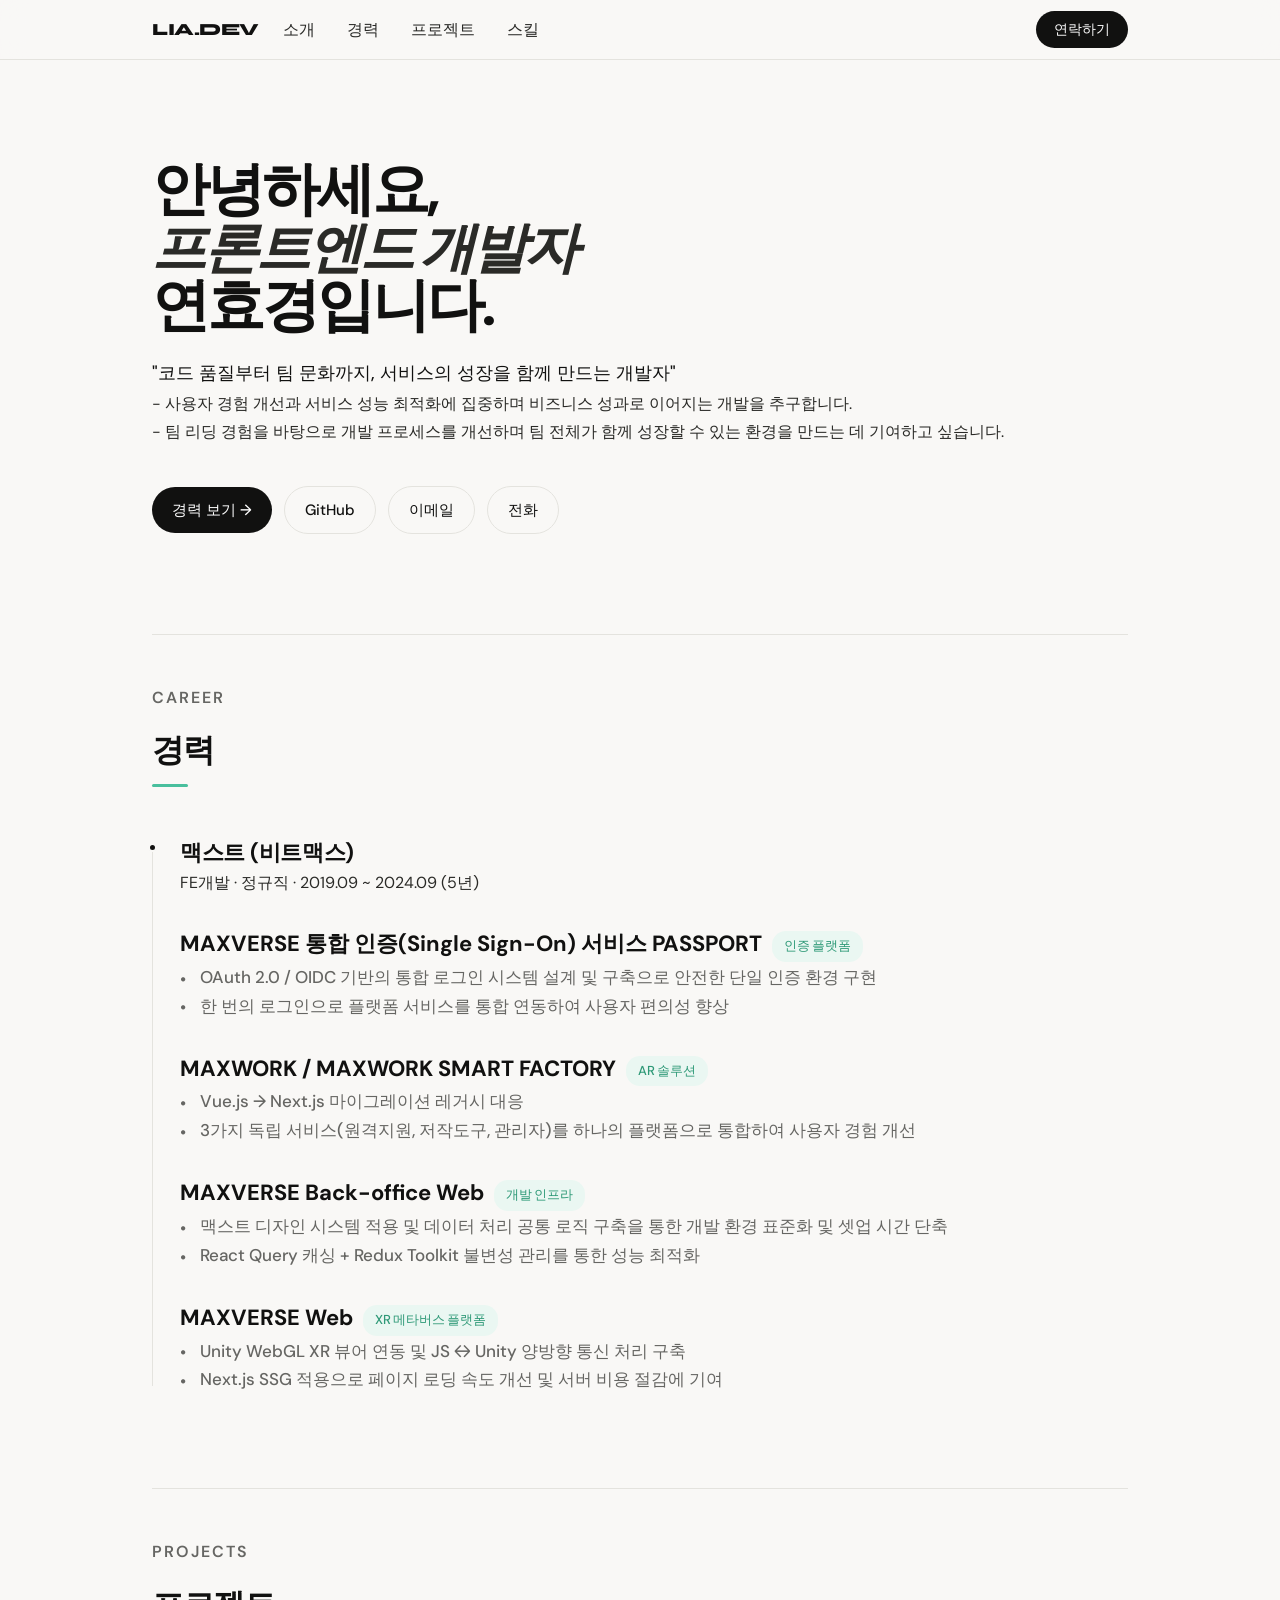
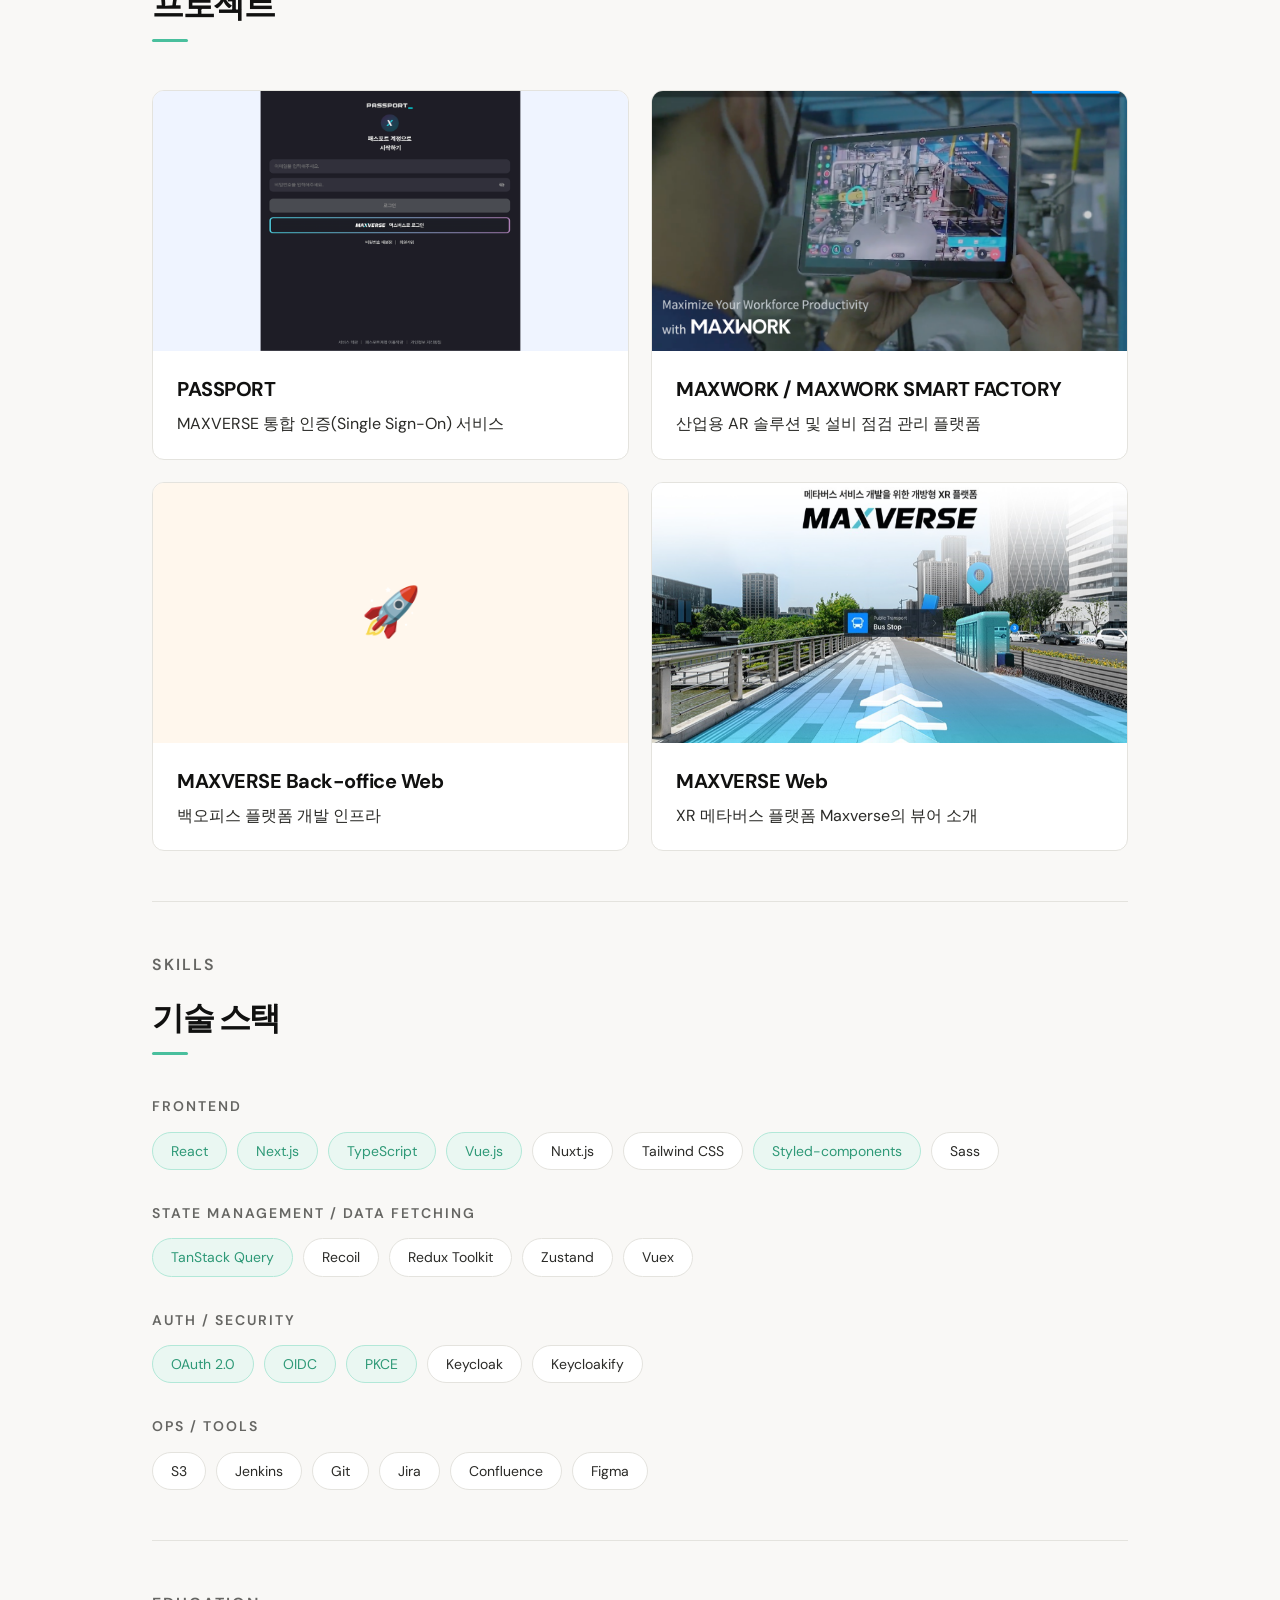
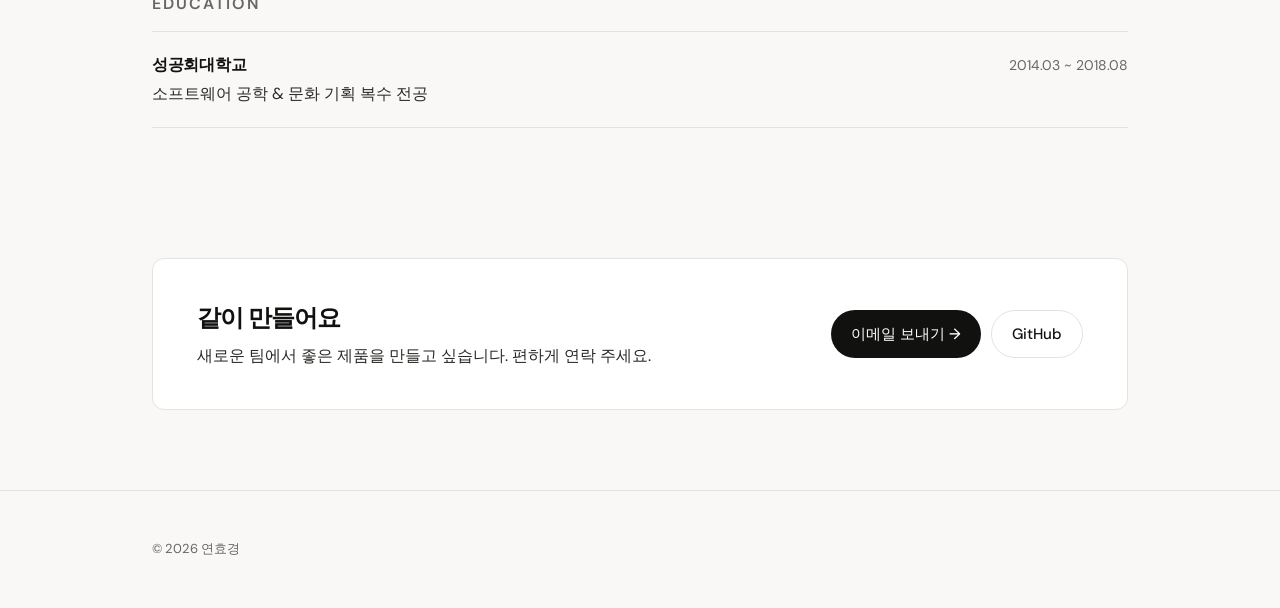
==== index.html @ a0b809db "1차 내용 수정" ====
<!doctype html>
<html lang="ko">
  <head>
    <meta charset="UTF-8" />
    <meta name="viewport" content="width=device-width, initial-scale=1.0" />
    <title>연효경 — Frontend Developer</title>
    <link rel="preconnect" href="https://fonts.googleapis.com" />
    <link
      href="https://fonts.googleapis.com/css2?family=Syne:wght@400;700;800&family=DM+Sans:ital,opsz,wght@0,9..40,300;0,9..40,400;0,9..40,500;1,9..40,300&display=swap"
      rel="stylesheet"
    />
    <link rel="stylesheet" href="assets/css/style.css" />
  </head>
  <body>
    <!-- NAV -->
    <nav>
      <div class="container nav-inner">
        <a href="#" class="nav-logo">LIA.DEV</a>
        <ul class="nav-links">
          <li><a href="#about">소개</a></li>
          <li><a href="#career">경력</a></li>
          <li><a href="#projects">프로젝트</a></li>
          <li><a href="#skills">스킬</a></li>
        </ul>
        <a href="mailto:hyokyongyeon@gmail.com" class="nav-cta">연락하기</a>
      </div>
    </nav>

    <!-- HERO -->
    <div class="container">
      <section id="hero" style="border: none">
        <h1 class="hero-title">
          안녕하세요,<br />
          <em>프론트엔드 개발자</em><br />
          연효경입니다.
        </h1>
        <p class="hero-sub">
          <strong
            >"코드 품질부터 팀 문화까지, 서비스의 성장을 함께 만드는
            개발자"</strong
          ><br />
          - 사용자 경험 개선과 서비스 성능 최적화에 집중하며 비즈니스 성과로
          이어지는 개발을 추구합니다.<br />
          - 팀 리딩 경험을 바탕으로 개발 프로세스를 개선하며 팀 전체가 함께
          성장할 수 있는 환경을 만드는 데 기여하고 싶습니다.
        </p>
        <div class="hero-actions">
          <a href="#career" class="btn btn-dark">경력 보기 →</a>
          <a
            href="https://github.com/hyokyong"
            target="_blank"
            class="btn btn-outline"
            >GitHub</a
          >
          <a href="mailto:hyokyongyeon@gmail.com" class="btn btn-outline"
            >이메일</a
          >
          <a href="tel:010-2591-3335" class="btn btn-outline">전화</a>
        </div>
      </section>
    </div>

    <div class="container">
      <!-- CAREER -->
      <section id="career">
        <p class="section-label">Career</p>
        <h2 class="section-title">경력</h2>
        <div class="section-title-underline"></div>
        <div class="timeline">
          <div class="timeline-item current">
            <div class="timeline-meta">
              <span class="timeline-company">맥스트 (비트맥스)</span>
            </div>
            <div class="timeline-info">
              FE개발 · 정규직 · 2019.09 ~ 2024.09 (5년)
            </div>
            <div class="timeline-title">
              MAXVERSE 통합 인증(Single Sign-On) 서비스 PASSPORT<span
                >인증 플랫폼</span
              >
            </div>
            <p class="timeline-desc">
              OAuth 2.0 / OIDC 기반의 통합 로그인 시스템 설계 및 구축으로 안전한
              단일 인증 환경 구현
            </p>
            <p class="timeline-desc">
              한 번의 로그인으로 플랫폼 서비스를 통합 연동하여 사용자 편의성
              향상
            </p>

            <div class="timeline-title">
              MAXWORK / MAXWORK SMART FACTORY<span>AR 솔루션</span>
            </div>
            <p class="timeline-desc">
              Vue.js → Next.js 마이그레이션 레거시 대응
            </p>
            <p class="timeline-desc">
              3가지 독립 서비스(원격지원, 저작도구, 관리자)를 하나의 플랫폼으로
              통합하여 사용자 경험 개선
            </p>

            <div class="timeline-title">
              MAXVERSE Back-office Web<span>개발 인프라</span>
            </div>
            <p class="timeline-desc">
              맥스트 디자인 시스템 적용 및 데이터 처리 공통 로직 구축을 통한
              개발 환경 표준화 및 셋업 시간 단축
            </p>
            <p class="timeline-desc">
              React Query 캐싱 + Redux Toolkit 불변성 관리를 통한 성능 최적화
            </p>

            <div class="timeline-title">
              MAXVERSE Web<span>XR 메타버스 플랫폼</span>
            </div>
            <p class="timeline-desc">
              Unity WebGL XR 뷰어 연동 및 JS ↔ Unity 양방향 통신 처리 구축
            </p>
            <p class="timeline-desc">
              Next.js SSG 적용으로 페이지 로딩 속도 개선 및 서버 비용 절감에
              기여
            </p>
          </div>
        </div>
      </section>

      <!-- PROJECTS -->
      <section id="projects">
        <p class="section-label">Projects</p>
        <h2 class="section-title">프로젝트</h2>
        <div class="section-title-underline"></div>
        <div class="projects-grid">
          <!-- 프로젝트 카드 — thumb: 이모지 또는 <img src="images/..."> -->
          <div class="project-card p1" onclick="openModal('p1')">
            <div class="project-thumb" style="background: #eff4ff">
              <img
                src="images/project-1.png"
                alt="passport"
                draggable="false"
              />
            </div>
            <div class="project-body">
              <div class="project-name">PASSPORT</div>
              <p class="project-desc">
                MAXVERSE 통합 인증(Single Sign-On) 서비스
              </p>
            </div>
          </div>

          <div class="project-card p2" onclick="openModal('p2')">
            <div class="project-thumb" style="background: #eff4ff">
              <img src="images/project-2.png" alt="maxwork" draggable="false" />
            </div>
            <div class="project-body">
              <div class="project-name">MAXWORK / MAXWORK SMART FACTORY</div>
              <p class="project-desc">
                산업용 AR 솔루션 및 설비 점검 관리 플랫폼
              </p>
            </div>
          </div>

          <div class="project-card p3" onclick="openModal('p3')">
            <div class="project-thumb" style="background: #fff7ed">
              <span class="project-thumb-emoji">🚀</span>
            </div>
            <div class="project-body">
              <div class="project-name">MAXVERSE Back-office Web</div>
              <p class="project-desc">백오피스 플랫폼 개발 인프라</p>
            </div>
          </div>

          <div class="project-card p4" onclick="openModal('p4')">
            <div class="project-thumb" style="background: #eff4ff">
              <img
                src="images/project-4.png"
                alt="maxverse-xr"
                draggable="false"
              />
            </div>
            <div class="project-body">
              <div class="project-name">MAXVERSE Web</div>
              <p class="project-desc">
                XR 메타버스 플랫폼 Maxverse의 뷰어 소개
              </p>
            </div>
          </div>
        </div>
      </section>

      <!-- PROJECT MODAL DATA (HTML로 관리: desc/impact에 <br>, <b>, <strong> 사용 가능) -->
      <template id="project-p1">
        <div>
          <div class="project-title">MAXVERSE 통합 인증 서비스 PASSPORT</div>
          <div class="project-period">2023.1 ~ 2024.9</div>
          <div class="project-tags">
            <span class="project-tag">React.js</span>
            <span class="project-tag">TypeScript</span>
            <span class="project-tag">Tanstack Query</span>
            <span class="project-tag">Recoil</span>
            <span class="project-tag">Styled-components</span>
            <span class="project-tag">Keycloak</span>
            <span class="project-tag">Keycloakify</span>
          </div>
          <div class="project-desc">
            OAuth 2.0 Authorization Code Flow 기반 인증/인가 처리 설계 및 구현
            <br />
            PKCE(Proof Key for Code Exchange) 방식 적용으로 보안 강화
            <br />
            OpenID Connect 기반 토큰 관리 및 자동 갱신 로직 구현
            <br />
            WebView 환경에 최적화된 이벤트 처리 및 반응형 레이아웃 구현
            <br />
            Keycloakify를 활용한 Keycloak UI 커스터마이징
          </div>
          <div class="project-impact">
            OAuth 2.0을 이용하여 안전하고 표준화된 방법으로 프로세스 구현
            <br />
            RAPA(한국전파진흥협회) 기술 피드백 대응 전담 및 요구사항 반영
          </div>
        </div>
      </template>

      <template id="project-p2">
        <div>
          <div class="project-title">MAXWORK / MAXWORK SMART FACTORY</div>
          <div class="project-period">2019.9 ~ 2022.9</div>
          <div class="project-tags">
            <span class="project-tag">Vue.js</span>
            <span class="project-tag">Nuxt.js</span>
            <span class="project-tag">JavaScript</span>
            <span class="project-tag">Vuex</span>
            <span class="project-tag">Sass</span>
            <span class="project-tag">Next.js</span>
            <span class="project-tag">TypeScript</span>
            <span class="project-tag">Tanstack-Query</span>
            <span class="project-tag">Recoil</span>
            <span class="project-tag">Styled-components</span>
          </div>
          <div class="project-desc">
            Vue.js → Next.js 마이그레이션 레거시 대응
            <br />맥스트 디자인 시스템 적용 및 재사용 공통 컴포넌트 구현
            <br />사용자/설비 그룹 관리, 원격 통화 및 체크시트 관리 REST API
            연동<br />판매 상품 및 사용자 권한에 따른 12가지 UI 분기 처리
            <br />
            Vuex Action 비동기 처리 로직 모듈화하여 코드 가독성 및 재사용성 향상
            <br />
            i18n 라이브러리를 활용한 한/영 다국어 지원 체계 구축
          </div>
          <div class="project-impact">
            DSME(대우조선해양) 등 B2B 고객사 구축형 솔루션 납품, 매출 증대 직접
            기여<br />시맨틱 마크업 및 메타 태그 최적화로 검색 엔진 노출 강화
          </div>
        </div>
      </template>

      <template id="project-p3">
        <div>
          <div class="project-title">MAXVERSE Back-office Web</div>
          <div class="project-period">2023.6 ~ 2023.8</div>
          <div class="project-tags">
            <span class="project-tag">Next.js</span>
            <span class="project-tag">TypeScript</span>
            <span class="project-tag">React-Query</span>
            <span class="project-tag">Redux-toolkit</span>
            <span class="project-tag">Styled-components</span>
            <span class="project-tag">Ant-design</span>
          </div>
          <div class="project-desc">
            폴더 구조, 환경 변수, 절대 경로, 코드 스타일 등 공통 환경 전체
            설계<br />
            React Query 기반 데이터 호출/가공/리프레시/에러 처리 공통 로직
            개발<br />
            React Query 캐싱 + Redux Toolkit 불변성 관리를 통한 성능 최적화<br />
            맥스버스 통합 인증 로그인 PASSPORT 연동
          </div>
          <div class="project-impact">
            공통 템플릿으로 프로젝트 간 일관된 코드 구조 유지, 협업 효율화
          </div>
        </div>
      </template>

      <template id="project-p4">
        <div>
          <div class="project-title">Maxverse Web</div>
          <div class="project-period">2023.7 ~ 2024.9</div>
          <div class="project-tags">
            <span class="project-tag">Next.js</span>
            <span class="project-tag">TypeScript</span>
            <span class="project-tag">React-Query</span>
            <span class="project-tag">Redux-toolkit</span>
            <span class="project-tag">Recoil</span>
            <span class="project-tag">Styled-components</span>
          </div>
          <div class="project-desc">
            Unity WebGL 스페이스 뷰어 연동 및 JS ↔ Unity 양방향 통신 처리<br />
            SEO 최적화를 위한 메타 태그, 사이트맵, 시맨틱 마크업 전체 적용<br />
            구글 스프레드시트 연동으로 문구 동적 업데이트 구현, 배포 빈도
            축소<br />Recoil 도입으로 상태 관리 코드 최소화 및 반복 코드 제거
          </div>
          <div class="project-impact">
            Next.js SSG 적용으로 페이지 로딩 속도 개선 및 서버 비용 절감에 기여
          </div>
        </div>
      </template>

      <!-- SKILLS -->
      <section id="skills">
        <p class="section-label">Skills</p>
        <h2 class="section-title">기술 스택</h2>
        <div class="section-title-underline"></div>

        <!-- 카테고리 추가 시 아래 .skill-group 블록 복사 -->
        <div class="skill-group">
          <div class="skill-group-label">Frontend</div>
          <div class="skill-pills">
            <span class="skill-pill primary">React</span>
            <span class="skill-pill primary">Next.js</span>
            <span class="skill-pill primary">TypeScript</span>
            <span class="skill-pill primary">Vue.js</span>
            <span class="skill-pill">Nuxt.js</span>
            <span class="skill-pill">Tailwind CSS</span>
            <span class="skill-pill primary">Styled-components</span>
            <span class="skill-pill">Sass</span>
          </div>
        </div>

        <div class="skill-group">
          <div class="skill-group-label">State Management / Data Fetching</div>
          <div class="skill-pills">
            <span class="skill-pill primary">TanStack Query</span>
            <span class="skill-pill">Recoil</span>
            <span class="skill-pill">Redux Toolkit</span>
            <span class="skill-pill">Zustand</span>
            <span class="skill-pill">Vuex</span>
          </div>
        </div>

        <div class="skill-group">
          <div class="skill-group-label">AUTH / SECURITY</div>
          <div class="skill-pills">
            <span class="skill-pill primary">OAuth 2.0</span>
            <span class="skill-pill primary">OIDC</span>
            <span class="skill-pill primary">PKCE</span>
            <span class="skill-pill">Keycloak</span>
            <span class="skill-pill">Keycloakify</span>
          </div>
        </div>

        <div class="skill-group">
          <div class="skill-group-label">Ops / Tools</div>
          <div class="skill-pills">
            <span class="skill-pill">S3</span>
            <span class="skill-pill">Jenkins</span>
            <span class="skill-pill">Git</span>
            <span class="skill-pill">Jira</span>
            <span class="skill-pill">Confluence</span>
            <span class="skill-pill">Figma</span>
          </div>
        </div>
      </section>

      <!-- EDUCATION -->
      <section id="education">
        <p class="section-label">Education</p>
        <div class="edu-item">
          <div>
            <div class="edu-school">성공회대학교</div>
            <div class="edu-major">소프트웨어 공학 & 문화 기획 복수 전공</div>
          </div>
          <div class="edu-period">2014.03 ~ 2018.08</div>
        </div>
        <!-- 학력 추가 시 위 .edu-item 블록 복사 -->
      </section>

      <!-- CTA -->
      <div class="cta-block">
        <div>
          <h3>같이 만들어요</h3>
          <p>새로운 팀에서 좋은 제품을 만들고 싶습니다. 편하게 연락 주세요.</p>
        </div>
        <div class="cta-actions">
          <a href="mailto:hyokyongyeon@gmail.com" class="btn btn-dark"
            >이메일 보내기 →</a
          >
          <a
            href="https://github.com/hyokyong"
            target="_blank"
            class="btn btn-outline"
            >GitHub</a
          >
        </div>
      </div>
    </div>

    <!-- FOOTER -->
    <footer>
      <div class="container">
        <div class="footer-inner">
          <p class="footer-copy">© 2026 연효경</p>
        </div>
      </div>
    </footer>

    <!-- MODAL -->
    <div class="modal-overlay" id="modal-overlay" onclick="closeModal(event)">
      <div class="modal">
        <div class="modal-content">
          <div class="modal-header">
            <div>
              <div class="modal-title" id="m-title"></div>
              <div class="modal-period" id="m-period"></div>
            </div>
            <button class="modal-close" onclick="closeModalDirect()">✕</button>
          </div>
          <p class="modal-section-title">기술 스택</p>
          <div class="modal-tags" id="m-tags"></div>
          <p class="modal-section-title">프로젝트 소개</p>
          <p class="modal-desc" id="m-desc"></p>
        </div>
      </div>
    </div>

    <script src="assets/js/main.js"></script>
  </body>
</html>
---- assets/css/style.css ----
:root {
  --bg: #f9f8f6;
  --surface: #ffffff;
  --text: #111110;
  --muted: #2a2a27;
  --subtle: #666663;
  --border: #e4e3de;
  --accent-soft: #f0efe9;
  --blue: #1a56db;
  --radius: 12px;
  --radius-sm: 8px;
}

*,
*::before,
*::after {
  box-sizing: border-box;
  margin: 0;
  padding: 0;
}
html {
  scroll-behavior: smooth;
}
body {
  font-family: "DM Sans", sans-serif;
  background: var(--bg);
  color: var(--text);
  font-size: 16px;
  line-height: 1.6;
  -webkit-font-smoothing: antialiased;
}

/* ── NAV ── */
nav {
  position: fixed;
  top: 0;
  left: 0;
  right: 0;
  z-index: 100;
  height: 60px;
  padding: 0;
  display: flex;
  justify-content: center;
  align-items: center;
  background: rgba(249, 248, 246, 0.88);
  backdrop-filter: blur(12px);
  border-bottom: 1px solid var(--border);
}
.nav-inner {
  width: 100%;
  display: flex;
  align-items: center;
  height: 60px;
}
.nav-logo {
  font-family: "Syne", sans-serif;
  font-weight: 800;
  font-size: 17px;
  letter-spacing: -0.5px;
  text-decoration: none;
  color: var(--text);
}
.nav-links {
  display: flex;
  gap: 32px;
  list-style: none;
  margin-left: 24px;
  margin-right: 0;
}
.nav-links a {
  text-decoration: none;
  color: var(--muted);
  font-size: 16px;
  transition: color 0.2s;
}
.nav-links a:hover {
  color: var(--text);
}
.nav-cta {
  margin-left: auto;
  padding: 7px 18px;
  background: var(--text);
  color: #fff;
  border-radius: 20px;
  font-size: 14px;
  font-weight: 500;
  text-decoration: none;
  transition: opacity 0.2s;
}
.nav-cta:hover {
  opacity: 0.8;
}

/* ── LAYOUT ── */
.container {
  max-width: 1040px;
  margin: 0 auto;
  padding: 0 32px;
}

/* ── HERO ── */
#hero {
  padding: 160px 0 100px;
  animation: fadeUp 0.7s ease both;
}
.hero-eyebrow {
  display: inline-flex;
  align-items: center;
  gap: 8px;
  font-size: 16px;
  font-weight: 500;
  letter-spacing: 1.5px;
  text-transform: uppercase;
  color: var(--muted);
  margin-bottom: 28px;
}
.hero-dot {
  width: 6px;
  height: 6px;
  border-radius: 50%;
  background: #22c55e;
  display: inline-block;
  animation: pulse 2s infinite;
}
@keyframes pulse {
  0%,
  100% {
    opacity: 1;
    transform: scale(1);
  }
  50% {
    opacity: 0.5;
    transform: scale(0.8);
  }
}
h1.hero-title {
  font-family: inherit;
  font-size: clamp(44px, 6vw, 58px);
  font-weight: 800;
  line-height: 1;
  letter-spacing: -3px;
  margin-bottom: 24px;
}
h1.hero-title em {
  font-style: italic;
  font-size: clamp(44px, 6vw, 55px);
  font-weight: 600;
  color: var(--muted);
}
.hero-sub {
  font-size: 16px;
  color: var(--muted);
  /* max-width: 480px; */
  line-height: 1.75;
  margin-bottom: 40px;
  /* font-weight: 400; */
}
.hero-sub strong {
  font-size: 18px;
  color: var(--text);
  font-weight: 500;
}
.hero-actions {
  display: flex;
  gap: 12px;
  align-items: center;
  flex-wrap: wrap;
}

/* ── BUTTONS ── */
.btn {
  display: inline-flex;
  align-items: center;
  gap: 10px;
  padding: 11px 20px;
  border-radius: 24px;
  font-size: 15px;
  font-weight: 500;
  text-decoration: none;
  transition: all 0.2s;
  border: none;
  cursor: pointer;
  font-family: inherit;
}
.btn-dark {
  background: var(--text);
  color: #fff;
}
.btn-dark:hover {
  background: #333;
}
.btn-outline {
  background: transparent;
  color: var(--text);
  border: 1px solid var(--border);
}
.btn-outline:hover {
  border-color: var(--text);
}

/* ── SECTION ── */
section {
  padding: 50px 0;
  border-top: 1px solid var(--border);
}
.section-label {
  font-size: 16px;
  font-weight: 600;
  letter-spacing: 2px;
  text-transform: uppercase;
  color: var(--subtle);
  margin-bottom: 15px;
}
.section-title {
  font-family: inherit;
  font-size: 32px;
  font-weight: 800;
  letter-spacing: -1.5px;
  margin-bottom: 8px;
}
.section-title-underline {
  width: 36px;
  height: 3px;
  background: #49bf9d;
  border-radius: 2px;
  margin-bottom: 40px;
}

/* ── CAREER ── */
.timeline {
  margin-top: 48px;
  position: relative;
}
.timeline::before {
  content: "";
  position: absolute;
  left: 0;
  top: 8px;
  bottom: 8px;
  width: 1px;
  background: var(--border);
}
.timeline-item {
  padding-left: 28px;
  margin-bottom: 44px;
  position: relative;
}
.timeline-item::before {
  content: "";
  position: absolute;
  left: -4px;
  top: 8px;
  width: 9px;
  height: 9px;
  border-radius: 50%;
  background: var(--border);
  border: 2px solid var(--bg);
}
.timeline-item.current::before {
  background: var(--text);
}
.timeline-meta {
  display: flex;
  /* justify-content: space-between; */
  align-items: baseline;
  /* margin-bottom: 4px; */
}
.timeline-company {
  font-family: inherit;
  font-size: 22px;
  font-weight: 700;
  letter-spacing: -0.3px;
  margin-right: 10px;
}
.timeline-company-info {
  font-size: 15px;
  color: var(--subtle);
  font-weight: 600;
  letter-spacing: -0.2px;
}
.timeline-info {
  font-size: 16px;
  color: var(--muted);
  margin-bottom: 20px;
  /* font-weight: 400; */
}
.timeline-desc {
  font-size: 17px;
  color: var(--subtle);
  line-height: 1.7;
  font-weight: 500;
  position: relative;
  padding-left: 20px;
  /* margin-bottom: 10px; */
}
.timeline-desc::before {
  content: "•";
  position: absolute;
  left: 0;
  top: 0.1em;
  color: var(--subtle);
}

.timeline-desc:last-child {
  margin-bottom: 0;
}

.timeline-title {
  font-family: inherit;
  font-size: 22px;
  font-weight: 700;
  /* letter-spacing: -0.2px; */
  color: var(--text);
  margin-top: 30px;
}
.timeline-title span {
  display: inline-block;
  font-size: 13px;
  margin-left: 10px;
  padding: 5px 12px;
  border-radius: 14px;
  background: #eaf7f2;
  color: #2e9977;
  font-weight: 500;
  letter-spacing: -0.2px;
  transform: translateY(-1px);
}
/* ── PROJECTS ── */
.projects-grid {
  display: grid;
  grid-template-columns: repeat(2, minmax(0, 1fr));
  gap: 22px;
  margin-top: 48px;
}
.project-card {
  background: var(--surface);
  border: 1px solid var(--border);
  border-radius: var(--radius);
  overflow: hidden;
  cursor: pointer;
  transition: all 0.25s;
  display: flex;
  flex-direction: column;
}
.project-card:hover {
  border-color: #bbb;
  transform: translateY(-2px);
  box-shadow: 0 8px 32px rgba(0, 0, 0, 0.07);
}
.project-thumb {
  height: 260px;
  display: flex;
  align-items: center;
  justify-content: center;
  overflow: hidden;
  padding: 18px;
  flex-shrink: 0;
}
.project-thumb img {
  width: 100%;
  height: 100%;
  object-fit: contain;
  display: block;
}

/* 카드별 썸네일 미세 조정 */
/* 1번: 위 여백 제거 + 옆으로 살짝 늘려서 세로형이 덜 남게 */
.project-card.p1 .project-thumb {
  padding-top: 0;
  padding-left: 8px;
  padding-right: 8px;
  padding-bottom: 0;
}
.project-card.p1 .project-thumb img {
  transform: scaleX(1.06);
  transform-origin: center;
  object-fit: contain;
}

/* 2/4번: 여백 없이 꽉 차게 */
.project-card.p2 .project-thumb,
.project-card.p4 .project-thumb {
  padding: 0;
}
.project-card.p2 .project-thumb img,
.project-card.p4 .project-thumb img {
  object-fit: cover;
}
.project-thumb-emoji {
  font-size: 48px;
}
.project-body {
  padding: 22px 24px;
}
.project-name {
  font-family: inherit;
  font-size: 20px;
  font-weight: 700;
  letter-spacing: -0.5px;
  margin-bottom: 6px;
}
.project-desc {
  font-size: 16px;
  color: var(--muted);
  line-height: 1.6;
  /* font-weight: 400; */
}

/* ── SKILLS ── */
.skill-group {
  margin-top: 32px;
}
.skill-group-label {
  font-size: 14px;
  font-weight: 600;
  letter-spacing: 2px;
  text-transform: uppercase;
  color: var(--subtle);
  margin-bottom: 14px;
}
.skill-pills {
  display: flex;
  flex-wrap: wrap;
  gap: 10px;
}
.skill-pill {
  font-size: 14px;
  padding: 7px 18px;
  border-radius: 24px;
  border: 1px solid var(--border);
  color: var(--muted);
  background: var(--surface);
  transition: all 0.2s;
  cursor: default;
}
.skill-pill.primary {
  background: #eaf7f2;
  color: #2e9977;
  border-color: #b2e8d8;
}

/* ── EDUCATION ── */
.edu-item {
  display: flex;
  justify-content: space-between;
  align-items: flex-start;
  padding: 20px 0;
  border-bottom: 1px solid var(--border);
  border-top: 1px solid var(--border);
  margin-top: -1px;
}
.edu-school {
  font-family: inherit;
  font-size: 16px;
  font-weight: 700;
  letter-spacing: -0.3px;
  margin-bottom: 4px;
}
.edu-major {
  font-size: 16px;
  color: var(--muted);
  font-weight: 400;
}
.edu-period {
  font-size: 14px;
  color: var(--subtle);
  white-space: nowrap;
  margin-left: 24px;
  padding-top: 2px;
}

/* ── CTA ── */
.cta-block {
  background: var(--surface);
  border: 1px solid var(--border);
  border-radius: var(--radius);
  padding: 40px 44px;
  display: flex;
  justify-content: space-between;
  align-items: center;
  gap: 24px;
  margin-top: 80px;
  margin-bottom: 80px;
}
.cta-block h3 {
  font-family: inherit;
  font-size: 24px;
  font-weight: 800;
  letter-spacing: -1px;
  margin-bottom: 6px;
}
.cta-block p {
  font-size: 16px;
  color: var(--muted);
  font-weight: 400;
}
.cta-actions {
  display: flex;
  gap: 10px;
  flex-shrink: 0;
}

/* ── FOOTER ── */
footer {
  padding: 48px 0;
  border-top: 1px solid var(--border);
}
.footer-inner {
  display: flex;
  justify-content: space-between;
  align-items: center;
  flex-wrap: wrap;
  gap: 16px;
}
.footer-copy {
  font-size: 13px;
  color: var(--subtle);
}

/* ── MODAL ── */
.modal-overlay {
  position: fixed;
  inset: 0;
  z-index: 200;
  background: rgba(0, 0, 0, 0.4);
  backdrop-filter: blur(4px);
  display: flex;
  align-items: center;
  justify-content: center;
  padding: 24px;
  opacity: 0;
  pointer-events: none;
  transition: opacity 0.25s;
}
.modal-overlay.open {
  opacity: 1;
  pointer-events: auto;
}
.modal {
  background: var(--surface);
  border-radius: 20px;
  max-width: 600px;
  width: 100%;
  max-height: 88vh;
  overflow-y: auto;
  overflow-x: hidden;
  border: 1px solid var(--border);
  transform: translateY(20px);
  transition: transform 0.25s;
  position: relative;
}
.modal-overlay.open .modal {
  transform: translateY(0);
}
.modal-content {
  padding: 24px 28px 28px;
}
.modal-header {
  display: flex;
  justify-content: space-between;
  align-items: flex-start;
  margin-bottom: 20px;
  padding-right: 40px;
}
.modal-title {
  font-family: inherit;
  font-size: 22px;
  font-weight: 800;
  letter-spacing: -0.8px;
}
.modal-period {
  font-size: 16px;
  color: var(--subtle);
  margin-top: 4px;
}
.modal-close {
  width: 32px;
  height: 32px;
  border-radius: 50%;
  border: 1px solid var(--border);
  background: none;
  cursor: pointer;
  font-size: 16px;
  color: var(--muted);
  display: flex;
  align-items: center;
  justify-content: center;
  transition: all 0.2s;
  flex-shrink: 0;
  position: absolute;
  top: 12px;
  right: 12px;
  z-index: 20;
  background: rgba(255, 255, 255, 0.9);
  backdrop-filter: blur(2px);
}
.modal-close:hover {
  background: var(--accent-soft);
  color: var(--text);
}
.modal-section-title {
  font-size: 16px;
  font-weight: 600;
  letter-spacing: 1.5px;
  text-transform: uppercase;
  color: var(--subtle);
  margin-bottom: 10px;
  margin-top: 20px;
}
.modal-tags {
  display: flex;
  gap: 7px;
  flex-wrap: wrap;
  margin-bottom: 20px;
}
.modal-tag {
  font-size: 14px;
  padding: 4px 12px;
  border-radius: 20px;
  background: var(--accent-soft);
  color: var(--muted);
  border: 1px solid var(--border);
}
.modal-desc {
  font-size: 17px;
  color: var(--muted);
  line-height: 1.5;
  /* font-weight: 400; */
}

.modal-line-bullet {
  display: inline-block;
  margin-right: 10px;
  color: var(--subtle);
  font-weight: 600;
  transform: translateY(-1px);
}

/* ── ANIMATIONS ── */
@keyframes fadeUp {
  from {
    opacity: 0;
    transform: translateY(24px);
  }
  to {
    opacity: 1;
    transform: translateY(0);
  }
}

/* ── RESPONSIVE ── */
@media (max-width: 640px) {
  .nav-links {
    display: none;
  }
  .container {
    padding: 0 20px;
  }
  #hero {
    padding: 120px 0 72px;
  }
  .projects-grid {
    grid-template-columns: 1fr;
  }
  .cta-block {
    flex-direction: column;
    padding: 28px 24px;
  }
  .footer-inner {
    flex-direction: column;
  }
}
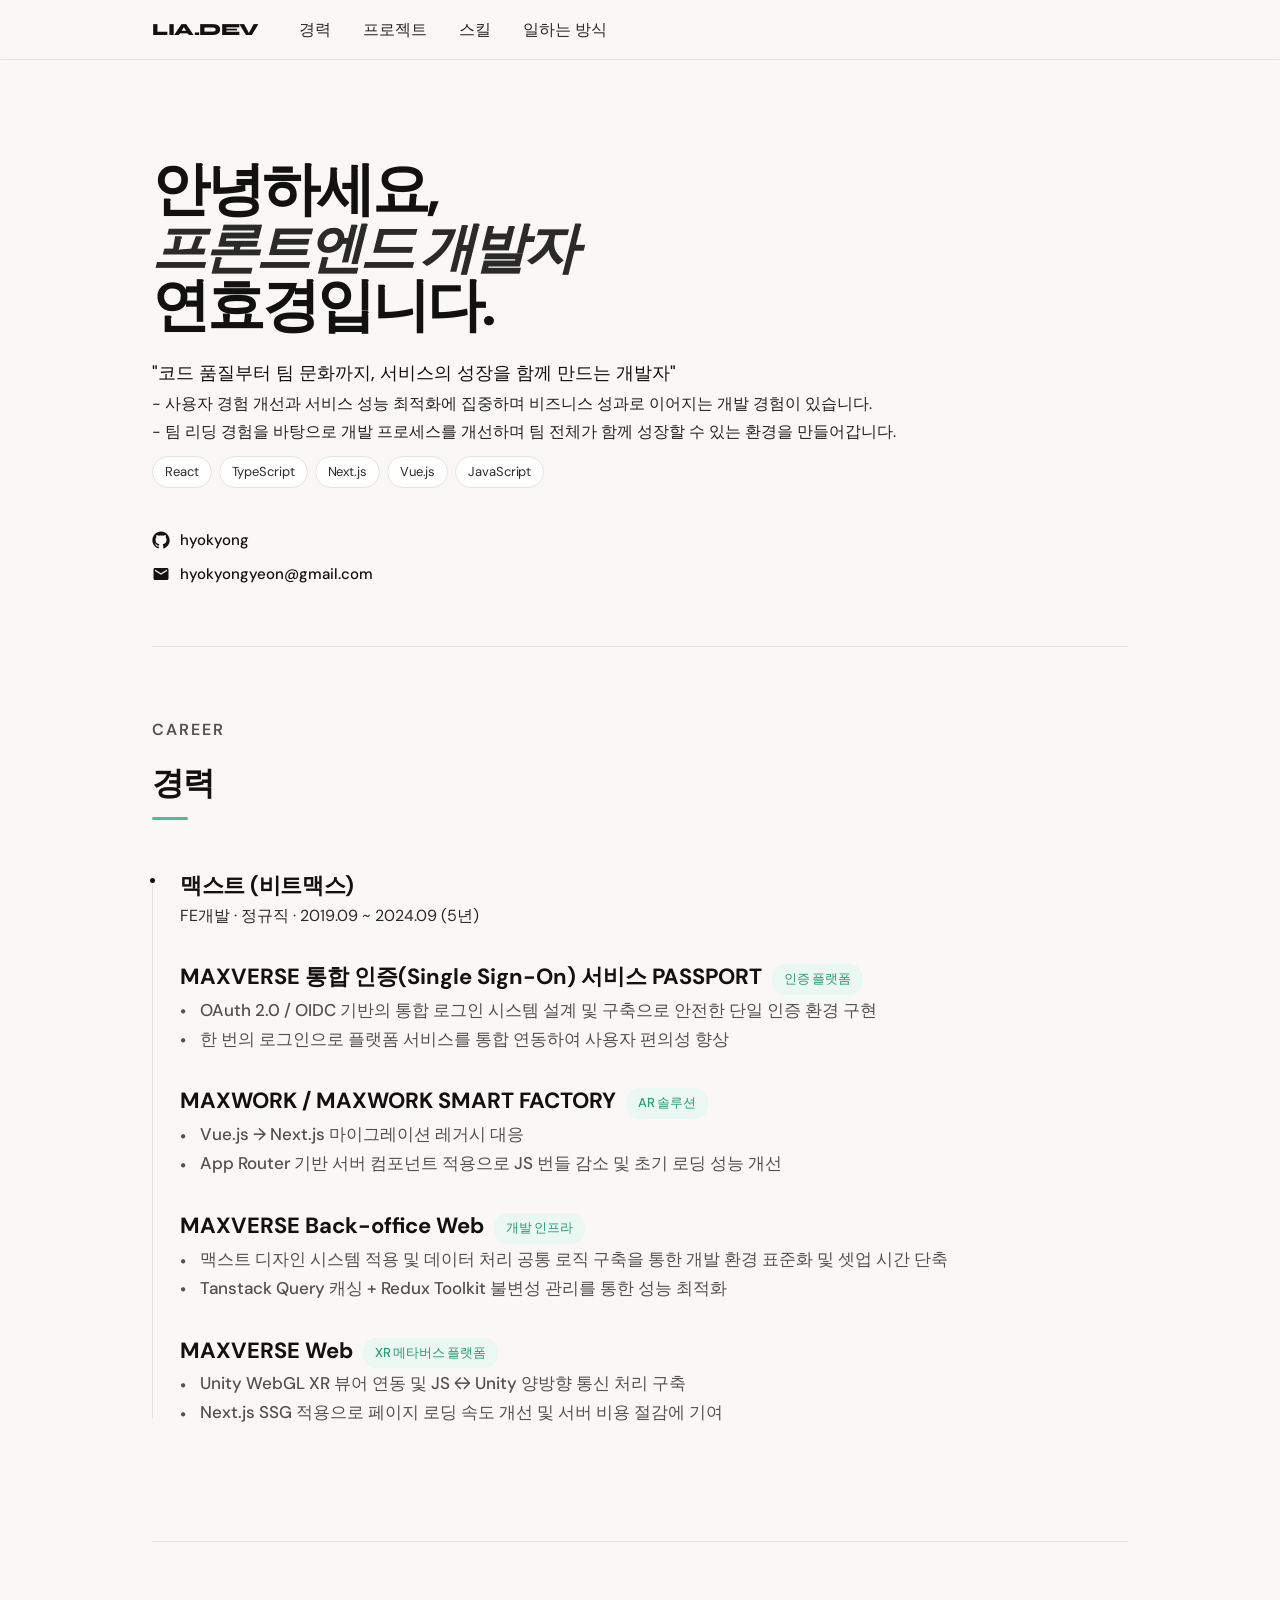
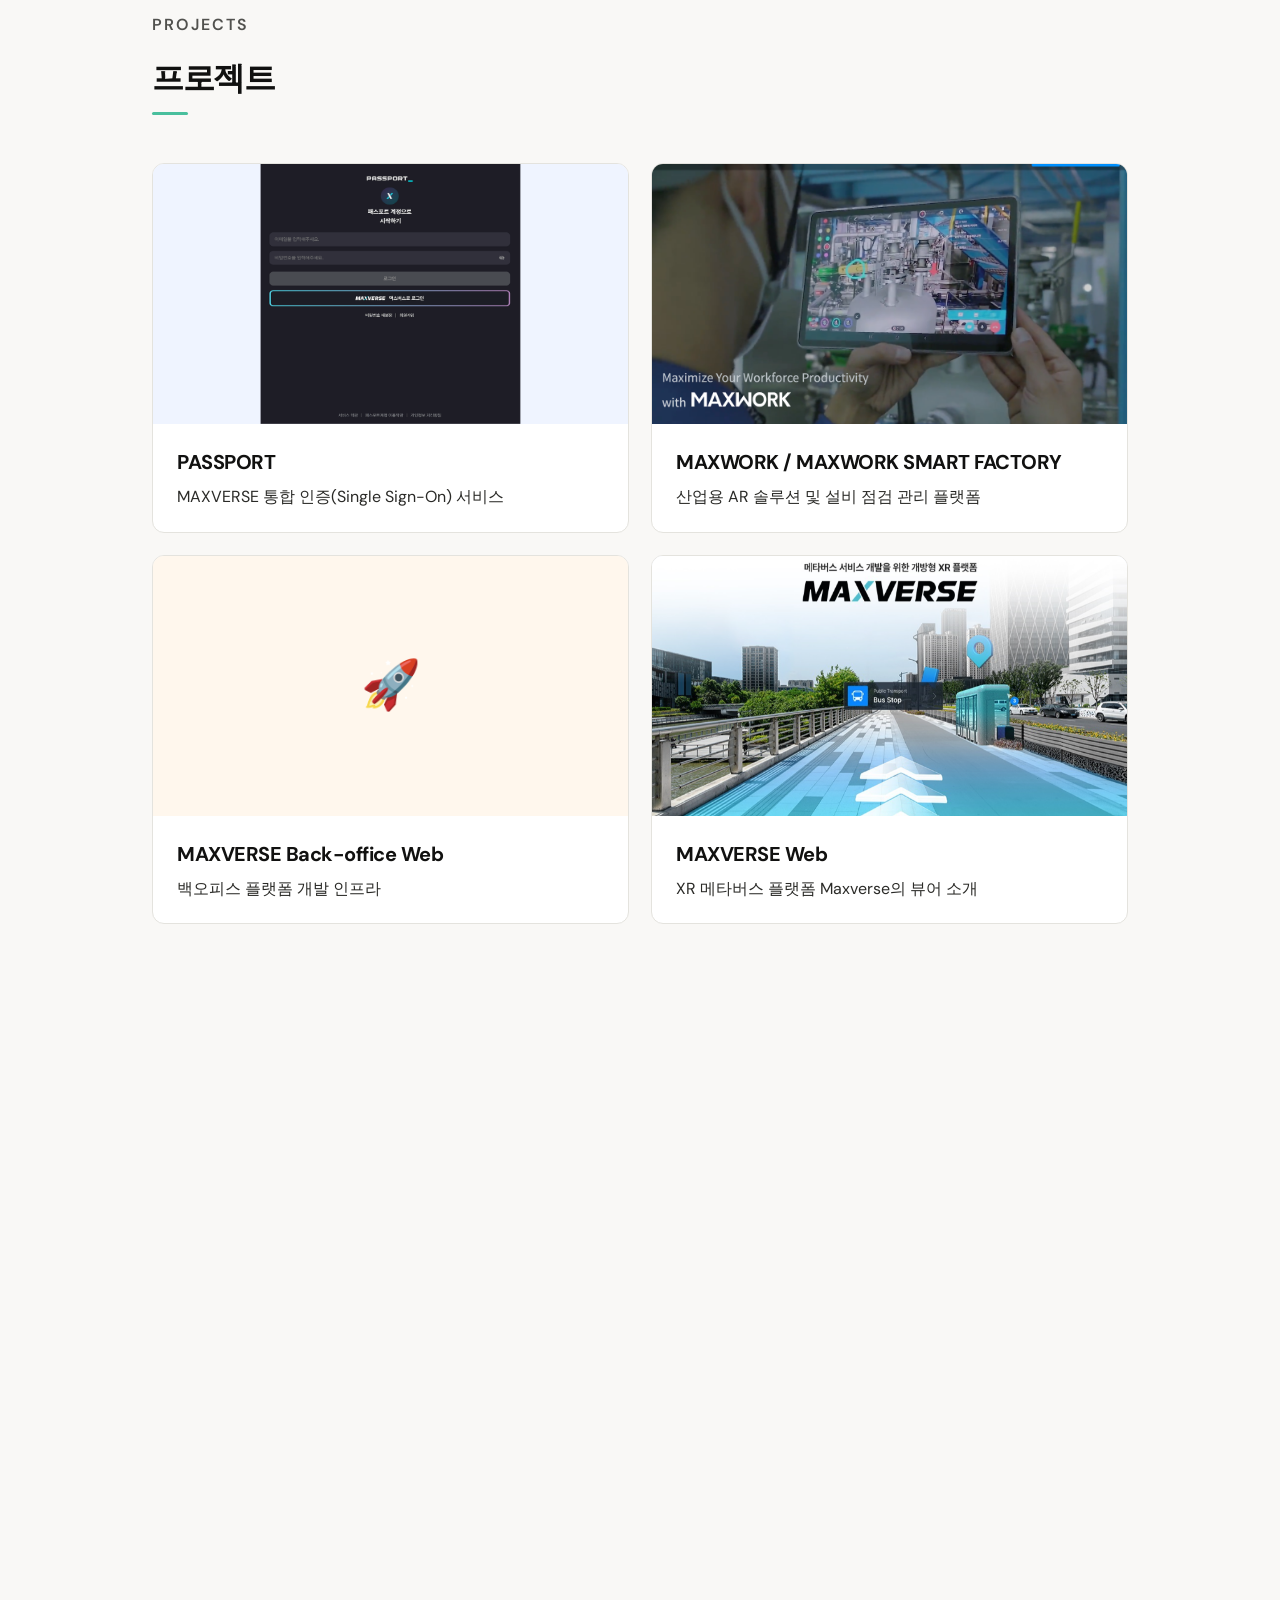
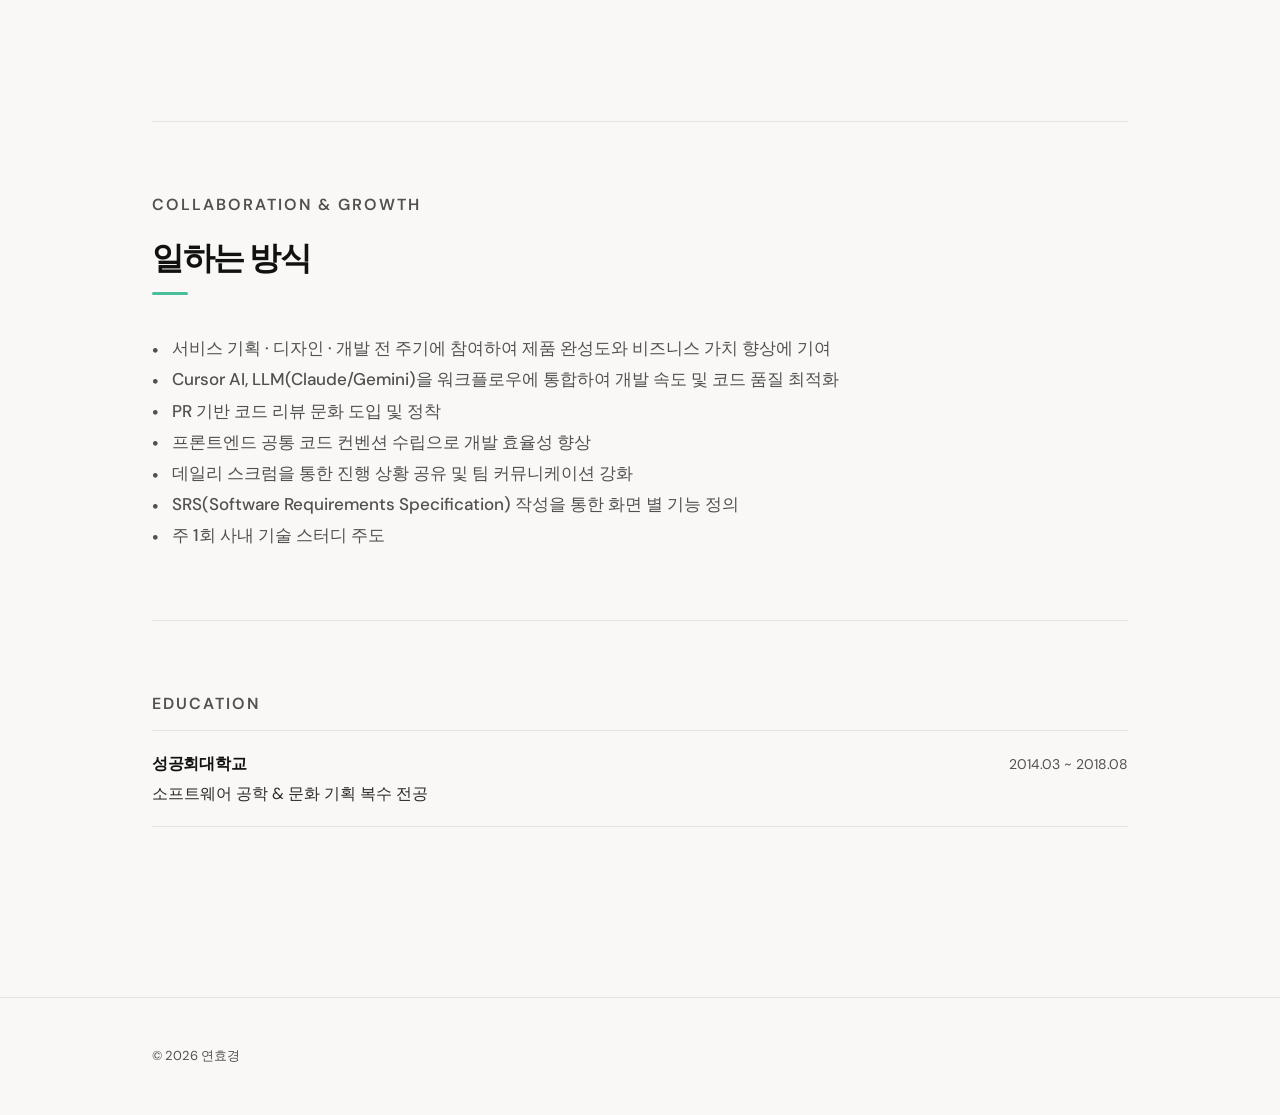
==== commit 282c3d7c: "내용 추가" ====
--- a/index.html
+++ b/index.html
@@ -9,6 +9,7 @@
       href="https://fonts.googleapis.com/css2?family=Syne:wght@400;700;800&family=DM+Sans:ital,opsz,wght@0,9..40,300;0,9..40,400;0,9..40,500;1,9..40,300&display=swap"
       rel="stylesheet"
     />
+    <link rel="icon" href="favicon.svg" type="image/svg+xml" />
     <link rel="stylesheet" href="assets/css/style.css" />
   </head>
   <body>
@@ -17,12 +18,11 @@
       <div class="container nav-inner">
         <a href="#" class="nav-logo">LIA.DEV</a>
         <ul class="nav-links">
-          <li><a href="#about">소개</a></li>
           <li><a href="#career">경력</a></li>
           <li><a href="#projects">프로젝트</a></li>
           <li><a href="#skills">스킬</a></li>
+          <li><a href="#study-culture">일하는 방식</a></li>
         </ul>
-        <a href="mailto:hyokyongyeon@gmail.com" class="nav-cta">연락하기</a>
       </div>
     </nav>
 
@@ -40,22 +40,43 @@
             개발자"</strong
           ><br />
           - 사용자 경험 개선과 서비스 성능 최적화에 집중하며 비즈니스 성과로
-          이어지는 개발을 추구합니다.<br />
+          이어지는 개발 경험이 있습니다.<br />
           - 팀 리딩 경험을 바탕으로 개발 프로세스를 개선하며 팀 전체가 함께
-          성장할 수 있는 환경을 만드는 데 기여하고 싶습니다.
+          성장할 수 있는 환경을 만들어갑니다.<br />
         </p>
+        <div class="hero-tech">
+          <span class="hero-tech-pill">React</span>
+          <span class="hero-tech-pill">TypeScript</span>
+          <span class="hero-tech-pill">Next.js</span>
+          <span class="hero-tech-pill">Vue.js</span>
+          <span class="hero-tech-pill">JavaScript</span>
+        </div>
         <div class="hero-actions">
-          <a href="#career" class="btn btn-dark">경력 보기 →</a>
           <a
             href="https://github.com/hyokyong"
             target="_blank"
-            class="btn btn-outline"
-            >GitHub</a
+            class="btn"
+            aria-label="GitHub"
           >
-          <a href="mailto:hyokyongyeon@gmail.com" class="btn btn-outline"
-            >이메일</a
-          >
-          <a href="tel:010-2591-3335" class="btn btn-outline">전화</a>
+            <span class="btn-icon" aria-hidden="true">
+              <svg viewBox="0 0 24 24" fill="currentColor">
+                <path
+                  d="M12 0.5C5.73 0.5 0.5 5.85 0.5 12.2c0 5.1 3.29 9.43 7.86 10.96.58.11.79-.26.79-.58v-2.02c-3.2.72-3.88-1.39-3.88-1.39-.52-1.33-1.28-1.68-1.28-1.68-1.05-.73.08-.72.08-.72 1.16.08 1.77 1.22 1.77 1.22 1.03 1.79 2.7 1.27 3.36.97.1-.76.4-1.27.73-1.56-2.55-.3-5.23-1.31-5.23-5.82 0-1.29.45-2.35 1.19-3.18-.12-.3-.52-1.52.11-3.17 0 0 .97-.32 3.18 1.2.92-.26 1.9-.39 2.88-.39.98 0 1.96.13 2.88.39 2.21-1.52 3.18-1.2 3.18-1.2.63 1.65.23 2.87.11 3.17.74.83 1.19 1.89 1.19 3.18 0 4.52-2.69 5.51-5.24 5.81.41.36.77 1.06.77 2.14v3.17c0 .32.21.69.8.58 4.56-1.53 7.85-5.86 7.85-10.96C23.5 5.85 18.27 0.5 12 0.5z"
+                />
+              </svg>
+            </span>
+            hyokyong
+          </a>
+          <div class="btn btn-static" aria-label="이메일">
+            <span class="btn-icon" aria-hidden="true">
+              <svg viewBox="0 0 24 24" fill="currentColor">
+                <path
+                  d="M20 4H4c-1.1 0-2 .9-2 2v12c0 1.1.9 2 2 2h16c1.1 0 2-.9 2-2V6c0-1.1-.9-2-2-2zm0 4l-8 5-8-5V6l8 5 8-5v2z"
+                />
+              </svg>
+            </span>
+            hyokyongyeon@gmail.com
+          </span>
         </div>
       </section>
     </div>
@@ -95,8 +116,7 @@
               Vue.js → Next.js 마이그레이션 레거시 대응
             </p>
             <p class="timeline-desc">
-              3가지 독립 서비스(원격지원, 저작도구, 관리자)를 하나의 플랫폼으로
-              통합하여 사용자 경험 개선
+              App Router 기반 서버 컴포넌트 적용으로 JS 번들 감소 및 초기 로딩 성능 개선
             </p>
 
             <div class="timeline-title">
@@ -107,7 +127,7 @@
               개발 환경 표준화 및 셋업 시간 단축
             </p>
             <p class="timeline-desc">
-              React Query 캐싱 + Redux Toolkit 불변성 관리를 통한 성능 최적화
+              Tanstack Query 캐싱 + Redux Toolkit 불변성 관리를 통한 성능 최적화
             </p>
 
             <div class="timeline-title">
@@ -202,20 +222,13 @@
             <span class="project-tag">Keycloakify</span>
           </div>
           <div class="project-desc">
-            OAuth 2.0 Authorization Code Flow 기반 인증/인가 처리 설계 및 구현
-            <br />
-            PKCE(Proof Key for Code Exchange) 방식 적용으로 보안 강화
-            <br />
-            OpenID Connect 기반 토큰 관리 및 자동 갱신 로직 구현
-            <br />
-            WebView 환경에 최적화된 이벤트 처리 및 반응형 레이아웃 구현
-            <br />
-            Keycloakify를 활용한 Keycloak UI 커스터마이징
+            <b>OAuth 2.0 Authorization Code Flow</b> 기반 인증/인가 처리 설계 및
+            구현<br /><b>PKCE(Proof Key for Code Exchange)</b> 방식 적용으로 보안 강화<br /><b>OpenID Connect 기반 토큰 관리</b> 및 자동 갱신 로직 구현<br />로그인 · 회원가입 · 서비스 가입 · 프로필 등 <b>인증 전 주기 기능 구현</b><br/><b>서드파티 로그인 연동</b>을 위한 개발자 센터 · 가이드 문서와 연계하여 완성도 높은 서비스 제공<br/><b>WebView 환경</b>에 최적화된 이벤트 처리 및 반응형 레이아웃 구현
+            <br />Keycloakify를 활용한 Keycloak UI 커스터마이징
           </div>
           <div class="project-impact">
             OAuth 2.0을 이용하여 안전하고 표준화된 방법으로 프로세스 구현
-            <br />
-            RAPA(한국전파진흥협회) 기술 피드백 대응 전담 및 요구사항 반영
+            <br />RAPA(한국전파진흥협회) 기술 피드백 대응 전담 및 요구사항 반영
           </div>
         </div>
       </template>
@@ -237,14 +250,12 @@
             <span class="project-tag">Styled-components</span>
           </div>
           <div class="project-desc">
-            Vue.js → Next.js 마이그레이션 레거시 대응
-            <br />맥스트 디자인 시스템 적용 및 재사용 공통 컴포넌트 구현
-            <br />사용자/설비 그룹 관리, 원격 통화 및 체크시트 관리 REST API
-            연동<br />판매 상품 및 사용자 권한에 따른 12가지 UI 분기 처리
-            <br />
-            Vuex Action 비동기 처리 로직 모듈화하여 코드 가독성 및 재사용성 향상
-            <br />
-            i18n 라이브러리를 활용한 한/영 다국어 지원 체계 구축
+            <b>Vue.js → Next.js</b> 마이그레이션 레거시 대응<br />3가지 독립 서비스(원격지원, 저작도구, 관리자)를 <b>하나의 플랫폼으로
+              통합</b>하여 사용자 경험 개선<br/><b>App Router 기반 서버컴포넌트 적용</b>으로 JS 번들 감소 및 초기 로딩 성능 개선<br/><b>맥스트 디자인 시스템 적용</b> 및 재사용 공통 컴포넌트 구현
+        <br />사용자/설비 그룹 관리, 원격 통화 및 체크시트 관리
+<b>REST API 연동</b><br />판매 상품 및 사용자 권한에 따른 12가지 UI
+          분기 처리<br /><b>Vuex Action 비동기 처리 로직 모듈화</b>하여 코드 가독성 및
+            재사용성 향상<br />i18n 라이브러리를 활용한 한/영 <b>다국어 지원 체계 구축</b>
           </div>
           <div class="project-impact">
             DSME(대우조선해양) 등 B2B 고객사 구축형 솔루션 납품, 매출 증대 직접
@@ -266,15 +277,13 @@
             <span class="project-tag">Ant-design</span>
           </div>
           <div class="project-desc">
-            폴더 구조, 환경 변수, 절대 경로, 코드 스타일 등 공통 환경 전체
-            설계<br />
-            React Query 기반 데이터 호출/가공/리프레시/에러 처리 공통 로직
-            개발<br />
-            React Query 캐싱 + Redux Toolkit 불변성 관리를 통한 성능 최적화<br />
-            맥스버스 통합 인증 로그인 PASSPORT 연동
+            폴더 구조, 환경 변수, 절대 경로, 코드 스타일 등
+            <b>공통 환경 전체 설계</b><br />React Query 기반
+            <b>데이터 호출/가공/리프레시/에러 처리 공통 로직</b> 개발<br /><b>React Query 캐싱 + Redux Toolkit 불변성 관리</b>를 통한 성능
+            최적화<br />맥스버스 통합 인증 로그인 PASSPORT 연동<br/>맥스트 백오피스 사이트까지 확장 활용
           </div>
           <div class="project-impact">
-            공통 템플릿으로 프로젝트 간 일관된 코드 구조 유지, 협업 효율화
+            프론트 팀 공통 템플릿으로 프로젝트 간 일관된 코드 구조 유지, 협업 효율화
           </div>
         </div>
       </template>
@@ -292,13 +301,14 @@
             <span class="project-tag">Styled-components</span>
           </div>
           <div class="project-desc">
-            Unity WebGL 스페이스 뷰어 연동 및 JS ↔ Unity 양방향 통신 처리<br />
-            SEO 최적화를 위한 메타 태그, 사이트맵, 시맨틱 마크업 전체 적용<br />
-            구글 스프레드시트 연동으로 문구 동적 업데이트 구현, 배포 빈도
-            축소<br />Recoil 도입으로 상태 관리 코드 최소화 및 반복 코드 제거
+            <b>Unity WebGL 스페이스 뷰어 연동 및 JS ↔ Unity 양방향 통신 처리</b
+            ><br /><b>SEO 최적화</b>를 위한 메타 태그, 사이트맵, 시맨틱 마크업 전체
+            적용<br />구글 스프레드시트 연동으로 <b>문구 동적 업데이트 구현</b>, 배포 빈도
+            축소<br />IntersectionObserver를 활용한 <b>스크롤 기반 섹션 애니메이션 구현</b><br/>모바일 접근성을 높인 <b>반응형 UI</b> 개발
           </div>
           <div class="project-impact">
-            Next.js SSG 적용으로 페이지 로딩 속도 개선 및 서버 비용 절감에 기여
+            Next.js SSG 적용으로
+            <b>페이지 로딩 속도 개선 및 서버 비용 절감</b>에 기여
           </div>
         </div>
       </template>
@@ -316,11 +326,14 @@
             <span class="skill-pill primary">React</span>
             <span class="skill-pill primary">Next.js</span>
             <span class="skill-pill primary">TypeScript</span>
+            <span class="skill-pill primary">JavaScript</span>
             <span class="skill-pill primary">Vue.js</span>
             <span class="skill-pill">Nuxt.js</span>
-            <span class="skill-pill">Tailwind CSS</span>
-            <span class="skill-pill primary">Styled-components</span>
+            <span class="skill-pill primary">Tailwind CSS</span>
+            <span class="skill-pill">Styled-components</span>
             <span class="skill-pill">Sass</span>
+            <span class="skill-pill">Html5</span>
+            <span class="skill-pill">CSS</span>
           </div>
         </div>
 
@@ -359,6 +372,36 @@
         </div>
       </section>
 
+      <!-- STUDY & CULTURE -->
+      <section id="study-culture">
+        <p class="section-label">Collaboration & Growth</p>
+        <h2 class="section-title">일하는 방식</h2>
+        <div class="section-title-underline"></div>
+        <div class="study-culture-items">
+          <div class="study-culture-item">
+            서비스 기획 · 디자인 · 개발 전 주기에 참여하여 제품 완성도와
+            비즈니스 가치 향상에 기여
+          </div>
+          <div class="study-culture-item">
+            Cursor AI, LLM(Claude/Gemini)을 워크플로우에 통합하여 개발 속도 및
+            코드 품질 최적화
+          </div>
+          <div class="study-culture-item">
+            PR 기반 코드 리뷰 문화 도입 및 정착
+          </div>
+          <div class="study-culture-item">
+            프론트엔드 공통 코드 컨벤션 수립으로 개발 효율성 향상
+          </div>
+          <div class="study-culture-item">
+            데일리 스크럼을 통한 진행 상황 공유 및 팀 커뮤니케이션 강화
+          </div>
+          <div class="study-culture-item">
+            SRS(Software Requirements Specification) 작성을 통한 화면 별 기능 정의
+          </div>
+          <div class="study-culture-item">주 1회 사내 기술 스터디 주도</div>
+        </div>
+      </section>
+
       <!-- EDUCATION -->
       <section id="education">
         <p class="section-label">Education</p>
@@ -371,25 +414,6 @@
         </div>
         <!-- 학력 추가 시 위 .edu-item 블록 복사 -->
       </section>
-
-      <!-- CTA -->
-      <div class="cta-block">
-        <div>
-          <h3>같이 만들어요</h3>
-          <p>새로운 팀에서 좋은 제품을 만들고 싶습니다. 편하게 연락 주세요.</p>
-        </div>
-        <div class="cta-actions">
-          <a href="mailto:hyokyongyeon@gmail.com" class="btn btn-dark"
-            >이메일 보내기 →</a
-          >
-          <a
-            href="https://github.com/hyokyong"
-            target="_blank"
-            class="btn btn-outline"
-            >GitHub</a
-          >
-        </div>
-      </div>
     </div>
 
     <!-- FOOTER -->
--- a/assets/css/style.css
+++ b/assets/css/style.css
@@ -3,7 +3,8 @@
   --surface: #ffffff;
   --text: #111110;
   --muted: #2a2a27;
-  --subtle: #666663;
+  --subtitle: #232321;
+  --subtle: #51514e;
   --border: #e4e3de;
   --accent-soft: #f0efe9;
   --blue: #1a56db;
@@ -64,7 +65,7 @@
   display: flex;
   gap: 32px;
   list-style: none;
-  margin-left: 24px;
+  margin-left: 40px;
   margin-right: 0;
 }
 .nav-links a {
@@ -100,7 +101,7 @@
 
 /* ── HERO ── */
 #hero {
-  padding: 160px 0 100px;
+  padding: 160px 0 50px;
   animation: fadeUp 0.7s ease both;
 }
 .hero-eyebrow {
@@ -149,10 +150,9 @@
 }
 .hero-sub {
   font-size: 16px;
-  color: var(--muted);
+  color: var(--subtitle);
   /* max-width: 480px; */
   line-height: 1.75;
-  margin-bottom: 40px;
   /* font-weight: 400; */
 }
 .hero-sub strong {
@@ -160,27 +160,64 @@
   color: var(--text);
   font-weight: 500;
 }
-.hero-actions {
-  display: flex;
-  gap: 12px;
-  align-items: center;
+
+/* ── HERO TECH ── */
+.hero-tech {
+  display: flex;
   flex-wrap: wrap;
+  gap: 7px;
+  margin-top: 10px;
+  margin-bottom: 40px;
+}
+
+.hero-actions a {
+  max-width: 120px;
+}
+
+.hero-tech-pill {
+  font-size: 13px;
+  padding: 5px 12px;
+  border-radius: 999px;
+  letter-spacing: -0.1px;
+  border: 1px solid var(--border);
+  color: var(--muted);
+  background: var(--surface);
+}
+
+.btn-icon {
+  width: 18px;
+  height: 18px;
+  display: inline-flex;
+  align-items: center;
+  justify-content: center;
+}
+.btn-icon svg {
+  width: 100%;
+  height: 100%;
+  display: block;
 }
 
 /* ── BUTTONS ── */
 .btn {
-  display: inline-flex;
+  display: flex;
   align-items: center;
   gap: 10px;
-  padding: 11px 20px;
-  border-radius: 24px;
+  /* padding: 11px 20px; */
+  /* border-radius: 24px; */
+  color: var(--text);
   font-size: 15px;
   font-weight: 500;
   text-decoration: none;
   transition: all 0.2s;
   border: none;
-  cursor: pointer;
-  font-family: inherit;
+  /* cursor: pointer; */
+  font-family: inherit;
+  margin-bottom: 10px;
+}
+
+/* 클릭/방문 상태(:visited)에서 보라색으로 바뀌지 않게 */
+.btn:visited {
+  color: inherit;
 }
 .btn-dark {
   background: var(--text);
@@ -196,11 +233,22 @@
 }
 .btn-outline:hover {
   border-color: var(--text);
+  background: var(--bg);
+  color: var(--text);
+}
+
+/* HERO: GitHub처럼 btn만 가진 링크도 hover 시 아이콘+텍스트 강조 */
+.hero-actions a.btn:not(.btn-dark):not(.btn-outline):hover {
+  color: #49bf9d;
+}
+
+.btn-static {
+  cursor: default;
 }
 
 /* ── SECTION ── */
 section {
-  padding: 50px 0;
+  padding: 70px 0;
   border-top: 1px solid var(--border);
 }
 .section-label {
@@ -224,6 +272,29 @@
   background: #49bf9d;
   border-radius: 2px;
   margin-bottom: 40px;
+}
+
+/* ── STUDY & CULTURE ── */
+.study-culture-items {
+  display: flex;
+  flex-direction: column;
+  gap: 4px;
+}
+.study-culture-item {
+  font-size: 17px;
+  color: var(--subtle);
+  /* line-height: 1.75; */
+  font-weight: 500;
+  position: relative;
+  padding-left: 20px;
+}
+.study-culture-item::before {
+  content: "•";
+  position: absolute;
+  left: 0;
+  top: 0.1em;
+  color: var(--subtle);
+  font-weight: 700;
 }
 
 /* ── CAREER ── */
@@ -448,6 +519,7 @@
   border-bottom: 1px solid var(--border);
   border-top: 1px solid var(--border);
   margin-top: -1px;
+  margin-bottom: 100px;
 }
 .edu-school {
   font-family: inherit;
@@ -617,7 +689,7 @@
   font-size: 14px;
   padding: 4px 12px;
   border-radius: 20px;
-  background: var(--accent-soft);
+  background: var(--bg);
   color: var(--muted);
   border: 1px solid var(--border);
 }
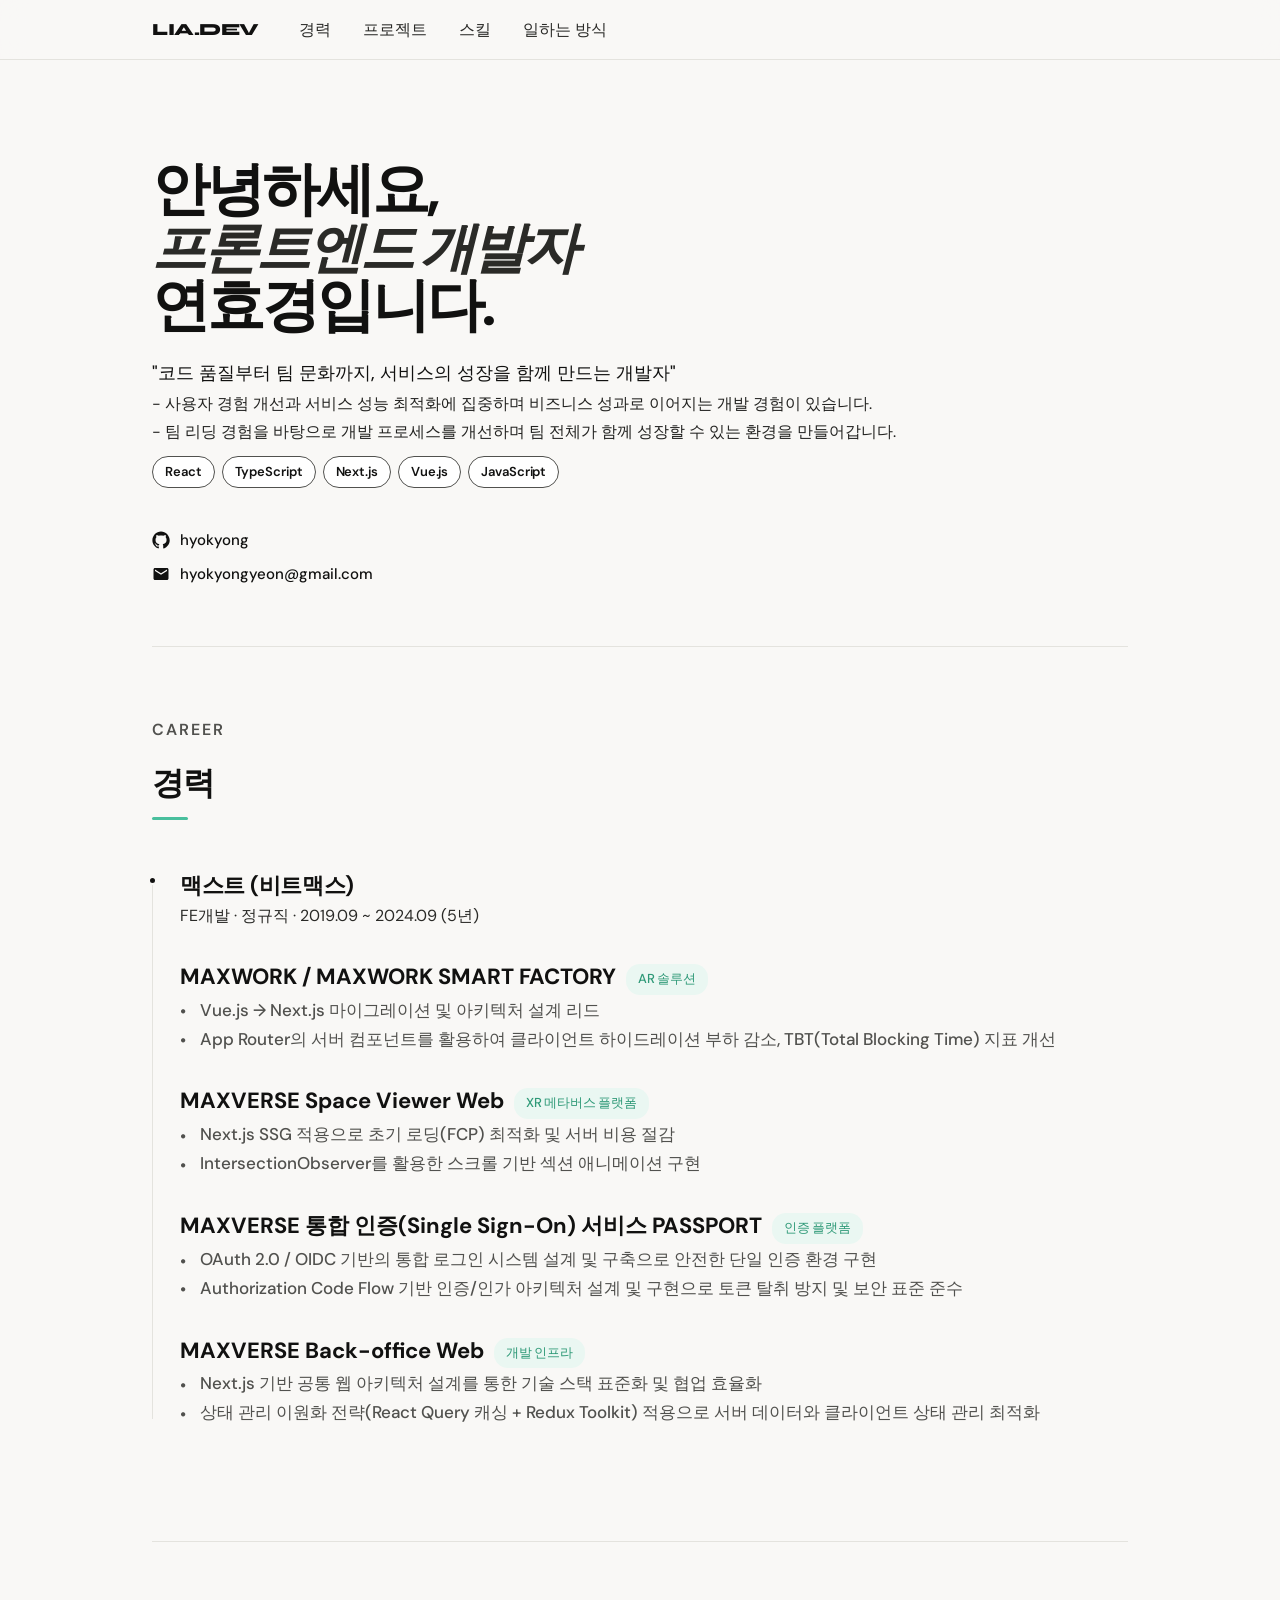
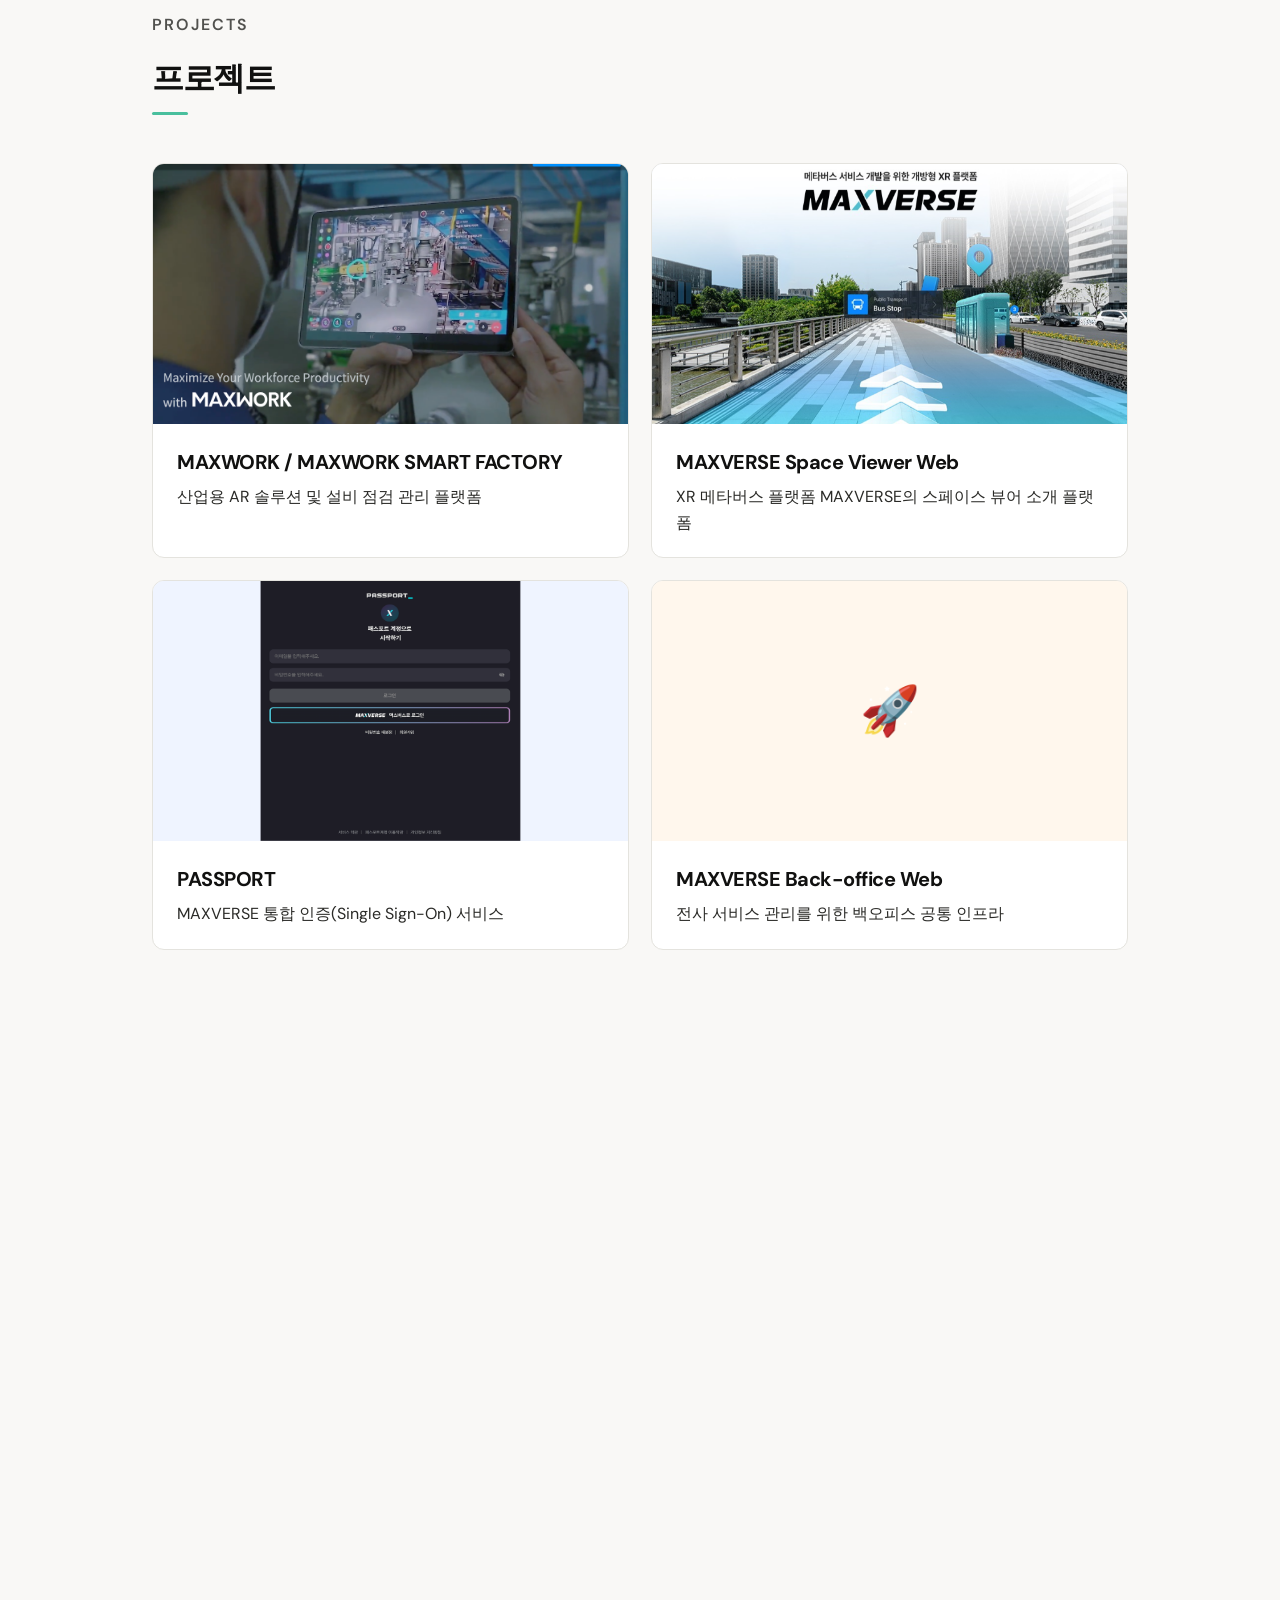
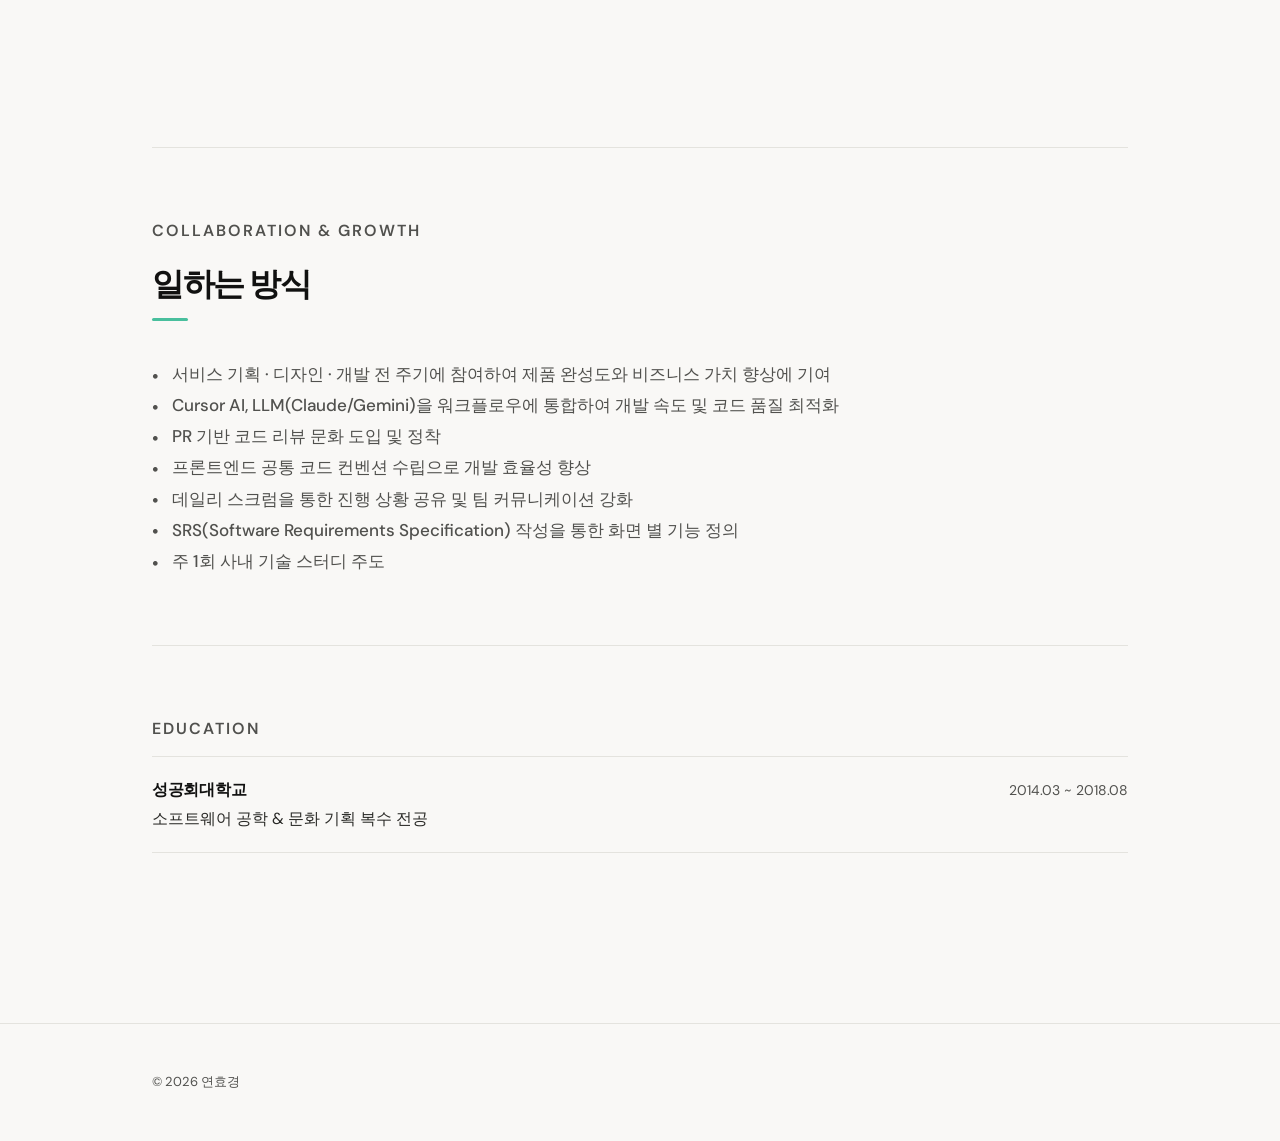
==== commit 3e9a2498: "내용 수정" ====
--- a/index.html
+++ b/index.html
@@ -95,6 +95,30 @@
             <div class="timeline-info">
               FE개발 · 정규직 · 2019.09 ~ 2024.09 (5년)
             </div>
+
+            <!-- MAXWORK -->
+            <div class="timeline-title">
+              MAXWORK / MAXWORK SMART FACTORY<span>AR 솔루션</span>
+            </div>
+            <p class="timeline-desc">
+              Vue.js → Next.js 마이그레이션 및 아키텍처 설계 리드
+            </p>
+            <p class="timeline-desc">
+              App Router의 서버 컴포넌트를 활용하여 클라이언트 하이드레이션 부하 감소, TBT(Total Blocking Time) 지표 개선
+            </p>
+
+            <!-- MAXVERSE Space Viewer Web -->
+            <div class="timeline-title">
+              MAXVERSE Space Viewer Web<span>XR 메타버스 플랫폼</span>
+            </div>
+            <p class="timeline-desc">
+              Next.js SSG 적용으로 초기 로딩(FCP) 최적화 및 서버 비용 절감
+            </p>
+            <p class="timeline-desc">
+              IntersectionObserver를 활용한 스크롤 기반 섹션 애니메이션 구현
+            </p>
+
+            <!-- PASSPORT -->
             <div class="timeline-title">
               MAXVERSE 통합 인증(Single Sign-On) 서비스 PASSPORT<span
                 >인증 플랫폼</span
@@ -105,40 +129,18 @@
               단일 인증 환경 구현
             </p>
             <p class="timeline-desc">
-              한 번의 로그인으로 플랫폼 서비스를 통합 연동하여 사용자 편의성
-              향상
-            </p>
-
-            <div class="timeline-title">
-              MAXWORK / MAXWORK SMART FACTORY<span>AR 솔루션</span>
-            </div>
-            <p class="timeline-desc">
-              Vue.js → Next.js 마이그레이션 레거시 대응
-            </p>
-            <p class="timeline-desc">
-              App Router 기반 서버 컴포넌트 적용으로 JS 번들 감소 및 초기 로딩 성능 개선
-            </p>
-
+              Authorization Code Flow 기반 인증/인가 아키텍처 설계 및 구현으로 토큰 탈취 방지 및 보안 표준 준수
+            </p>
+
+            <!-- MAXVERSE Back-office Web -->
             <div class="timeline-title">
               MAXVERSE Back-office Web<span>개발 인프라</span>
             </div>
             <p class="timeline-desc">
-              맥스트 디자인 시스템 적용 및 데이터 처리 공통 로직 구축을 통한
-              개발 환경 표준화 및 셋업 시간 단축
-            </p>
-            <p class="timeline-desc">
-              Tanstack Query 캐싱 + Redux Toolkit 불변성 관리를 통한 성능 최적화
-            </p>
-
-            <div class="timeline-title">
-              MAXVERSE Web<span>XR 메타버스 플랫폼</span>
-            </div>
-            <p class="timeline-desc">
-              Unity WebGL XR 뷰어 연동 및 JS ↔ Unity 양방향 통신 처리 구축
-            </p>
-            <p class="timeline-desc">
-              Next.js SSG 적용으로 페이지 로딩 속도 개선 및 서버 비용 절감에
-              기여
+              Next.js 기반 공통 웹 아키텍처 설계를 통한 기술 스택 표준화 및 협업 효율화
+            </p>
+            <p class="timeline-desc">
+              상태 관리 이원화 전략(React Query 캐싱 + Redux Toolkit) 적용으로 서버 데이터와 클라이언트 상태 관리 최적화
             </p>
           </div>
         </div>
@@ -151,6 +153,38 @@
         <div class="section-title-underline"></div>
         <div class="projects-grid">
           <!-- 프로젝트 카드 — thumb: 이모지 또는 <img src="images/..."> -->
+
+           <!-- MAXWORK -->
+           <div class="project-card p2" onclick="openModal('p2')">
+            <div class="project-thumb" style="background: #eff4ff">
+              <img src="images/project-2.png" alt="maxwork" draggable="false" />
+            </div>
+            <div class="project-body">
+              <div class="project-name">MAXWORK / MAXWORK SMART FACTORY</div>
+              <p class="project-desc">
+                산업용 AR 솔루션 및 설비 점검 관리 플랫폼
+              </p>
+            </div>
+          </div>
+
+          <!-- MAXVERSE Space Viewer Web -->
+          <div class="project-card p4" onclick="openModal('p4')">
+            <div class="project-thumb" style="background: #eff4ff">
+              <img
+                src="images/project-4.png"
+                alt="maxverse-xr"
+                draggable="false"
+              />
+            </div>
+            <div class="project-body">
+              <div class="project-name">MAXVERSE Space Viewer Web</div>
+              <p class="project-desc">
+                XR 메타버스 플랫폼 MAXVERSE의 스페이스 뷰어 소개 플랫폼
+              </p>
+            </div>
+          </div>
+
+           <!-- PASSPORT -->
           <div class="project-card p1" onclick="openModal('p1')">
             <div class="project-thumb" style="background: #eff4ff">
               <img
@@ -167,43 +201,17 @@
             </div>
           </div>
 
-          <div class="project-card p2" onclick="openModal('p2')">
-            <div class="project-thumb" style="background: #eff4ff">
-              <img src="images/project-2.png" alt="maxwork" draggable="false" />
-            </div>
-            <div class="project-body">
-              <div class="project-name">MAXWORK / MAXWORK SMART FACTORY</div>
-              <p class="project-desc">
-                산업용 AR 솔루션 및 설비 점검 관리 플랫폼
-              </p>
-            </div>
-          </div>
-
+          <!-- MAXVERSE Back-office Web -->
           <div class="project-card p3" onclick="openModal('p3')">
             <div class="project-thumb" style="background: #fff7ed">
               <span class="project-thumb-emoji">🚀</span>
             </div>
             <div class="project-body">
               <div class="project-name">MAXVERSE Back-office Web</div>
-              <p class="project-desc">백오피스 플랫폼 개발 인프라</p>
-            </div>
-          </div>
-
-          <div class="project-card p4" onclick="openModal('p4')">
-            <div class="project-thumb" style="background: #eff4ff">
-              <img
-                src="images/project-4.png"
-                alt="maxverse-xr"
-                draggable="false"
-              />
-            </div>
-            <div class="project-body">
-              <div class="project-name">MAXVERSE Web</div>
-              <p class="project-desc">
-                XR 메타버스 플랫폼 Maxverse의 뷰어 소개
-              </p>
-            </div>
-          </div>
+              <p class="project-desc">전사 서비스 관리를 위한 백오피스 공통 인프라</p>
+            </div>
+          </div>
+
         </div>
       </section>
 
@@ -215,28 +223,49 @@
           <div class="project-tags">
             <span class="project-tag">React.js</span>
             <span class="project-tag">TypeScript</span>
-            <span class="project-tag">Tanstack Query</span>
+            <span class="project-tag">React Query</span>
             <span class="project-tag">Recoil</span>
             <span class="project-tag">Styled-components</span>
             <span class="project-tag">Keycloak</span>
             <span class="project-tag">Keycloakify</span>
           </div>
-          <div class="project-desc">
-            <b>OAuth 2.0 Authorization Code Flow</b> 기반 인증/인가 처리 설계 및
-            구현<br /><b>PKCE(Proof Key for Code Exchange)</b> 방식 적용으로 보안 강화<br /><b>OpenID Connect 기반 토큰 관리</b> 및 자동 갱신 로직 구현<br />로그인 · 회원가입 · 서비스 가입 · 프로필 등 <b>인증 전 주기 기능 구현</b><br/><b>서드파티 로그인 연동</b>을 위한 개발자 센터 · 가이드 문서와 연계하여 완성도 높은 서비스 제공<br/><b>WebView 환경</b>에 최적화된 이벤트 처리 및 반응형 레이아웃 구현
-            <br />Keycloakify를 활용한 Keycloak UI 커스터마이징
-          </div>
-          <div class="project-impact">
-            OAuth 2.0을 이용하여 안전하고 표준화된 방법으로 프로세스 구현
-            <br />RAPA(한국전파진흥협회) 기술 피드백 대응 전담 및 요구사항 반영
-          </div>
+          <ul class="project-desc">
+            <li>
+              <b
+                >OAuth 2.0 / OIDC(OpenID Connect) 기반 통합 로그인 시스템 설계 및 구축으로
+                안전한 단일 인증 환경 구현</b
+              >
+            </li>
+            <li>
+              <b>Authorization Code Flow 기반 인증/인가 아키텍처 설계 및 구현으로 토큰 탈취 방지 및 보안 표준 준수</b>
+            </li>
+            <li>
+              <b>PKCE(Proof Key for Code Exchange)</b> 도입을 통한 코드 탈취 방어 및 토큰 관리 강화
+            </li>
+            <li><b>OpenID Connect 표준 기반의 토큰 관리 및 자동 갱신 로직 구현</b>으로 사용자 세션 유지</li>
+            <li>
+              <b>서드파티 로그인 연동</b>을 위한 로그인 · 회원가입 · 서비스 가입 ·
+              프로필 등 <b>인증 전 주기 기능 구현</b>
+            </li>
+            <li>
+              <b>Keycloak Context 데이터를 React Props로 매핑하여 Freemarker UI 커스터마이징</b>
+            </li>
+            <li>
+              개발자 센터 · 연동 가이드 문서와 연계하여 SSO 서비스 전체 구조
+              완성에 기여
+            </li>
+            <li>
+              RAPA(한국전파진흥협회) 기술 피드백 대응 전담 및 요구사항 반영
+            </li>
+          </ul>
+
         </div>
       </template>
 
       <template id="project-p2">
         <div>
           <div class="project-title">MAXWORK / MAXWORK SMART FACTORY</div>
-          <div class="project-period">2019.9 ~ 2022.9</div>
+          <div class="project-period">2019.9 ~ 2022.9, 2024.3 ~ 2024.9</div>
           <div class="project-tags">
             <span class="project-tag">Vue.js</span>
             <span class="project-tag">Nuxt.js</span>
@@ -245,22 +274,36 @@
             <span class="project-tag">Sass</span>
             <span class="project-tag">Next.js</span>
             <span class="project-tag">TypeScript</span>
-            <span class="project-tag">Tanstack-Query</span>
+            <span class="project-tag">React-Query</span>
             <span class="project-tag">Recoil</span>
             <span class="project-tag">Styled-components</span>
           </div>
-          <div class="project-desc">
-            <b>Vue.js → Next.js</b> 마이그레이션 레거시 대응<br />3가지 독립 서비스(원격지원, 저작도구, 관리자)를 <b>하나의 플랫폼으로
-              통합</b>하여 사용자 경험 개선<br/><b>App Router 기반 서버컴포넌트 적용</b>으로 JS 번들 감소 및 초기 로딩 성능 개선<br/><b>맥스트 디자인 시스템 적용</b> 및 재사용 공통 컴포넌트 구현
-        <br />사용자/설비 그룹 관리, 원격 통화 및 체크시트 관리
-<b>REST API 연동</b><br />판매 상품 및 사용자 권한에 따른 12가지 UI
-          분기 처리<br /><b>Vuex Action 비동기 처리 로직 모듈화</b>하여 코드 가독성 및
-            재사용성 향상<br />i18n 라이브러리를 활용한 한/영 <b>다국어 지원 체계 구축</b>
-          </div>
-          <div class="project-impact">
-            DSME(대우조선해양) 등 B2B 고객사 구축형 솔루션 납품, 매출 증대 직접
-            기여<br />시맨틱 마크업 및 메타 태그 최적화로 검색 엔진 노출 강화
-          </div>
+          <ul class="project-desc">
+            <li><b>Vue.js → Next.js 마이그레이션 및 아키텍처 설계 리드</b></li>
+            <li>
+              <b>
+                App Router의 서버 컴포넌트를 활용하여 클라이언트 하이드레이션 부하 감소, TBT(Total Blocking Time) 지표 개선</b>
+              </b>
+            </li>
+            <li>
+              <b>React Query, Recoil</b>을 활용한 <b>서버-클라이언트 상태 분리로 데이터 캐싱 효율화 및 API 통신 최적화</b>
+            </li>
+            <li>12종의 UI분기를 <b>객체 매핑 기반의 패턴으로 구조화</b>, <b>dynamic import를 적용하여 LCP(Largest Contentful Paint) 최적화</b>
+            <li>
+              <b>Unity-Web Bridge 모듈 구축</b>및 <b>Brotli 압축 최적화를 통한 로딩 시간 단축</b>
+            </li>
+            <li>
+              <b>Vuex Action 비동기 처리 로직 모듈화</b>하여 코드 가독성 및 재사용성 개선
+            </li>
+            <li><b>맥스트 디자인 시스템 적용</b> 및 <b>재사용 공통 컴포넌트 구현</b></li>
+            <li><b>Sass의 중첩, 믹스인 함수</b>를 통해 CSS 재사용성 및 유지보수 편의성 증대</li>
+            <li>i18n 라이브러리를 활용한 한/영 <b>다국어 대응 및 확장 가능한 언어관리 체계 구축</b></li>
+            <li>
+              DSME(대우조선해양) 등 B2B 고객사 구축형 솔루션 개발 및 대응, 매출 증대 직접
+              기여
+            </li>
+          </ul>
+
         </div>
       </template>
 
@@ -276,15 +319,22 @@
             <span class="project-tag">Styled-components</span>
             <span class="project-tag">Ant-design</span>
           </div>
-          <div class="project-desc">
-            폴더 구조, 환경 변수, 절대 경로, 코드 스타일 등
-            <b>공통 환경 전체 설계</b><br />React Query 기반
-            <b>데이터 호출/가공/리프레시/에러 처리 공통 로직</b> 개발<br /><b>React Query 캐싱 + Redux Toolkit 불변성 관리</b>를 통한 성능
-            최적화<br />맥스버스 통합 인증 로그인 PASSPORT 연동<br/>맥스트 백오피스 사이트까지 확장 활용
-          </div>
-          <div class="project-impact">
-            프론트 팀 공통 템플릿으로 프로젝트 간 일관된 코드 구조 유지, 협업 효율화
-          </div>
+          <ul class="project-desc">
+            <li><b>Next.js 기반 공통 웹 아키텍처 설계</b>를 통한 기술 스택 표준화 및 협업 효율화</b></li>
+            <li>
+              <b>OIDC(OpenID Connect) 기반 인증 시스템 및 토큰 생명주기 관리</b> 로직 구현으로 보안성 및 세션 유지 UX 강화
+            </li>
+            <li>
+              <b>React Query 커스텀 훅 기반 데이터 페칭 인터페이스 표준화</b>로 데이터 호출/가공/에러 처리 로직의 재사용성 극대화
+            </li>
+            <li>
+              <b>상태 관리 이원화 전략(React Query 캐싱 + Redux Toolkit)</b> 적용으로 서버 데이터와 클라이언트 상태 관리 최적화
+            </li>
+            <li>
+              공통 베이스 아키텍처를 <b>Maxwork, Maxverse 프로젝트로 확장 적용하여 개발 리소스 절감 및 유지보수 일관성 확보</b>
+            </li>
+          </ul>
+
         </div>
       </template>
 
@@ -300,16 +350,31 @@
             <span class="project-tag">Recoil</span>
             <span class="project-tag">Styled-components</span>
           </div>
-          <div class="project-desc">
-            <b>Unity WebGL 스페이스 뷰어 연동 및 JS ↔ Unity 양방향 통신 처리</b
-            ><br /><b>SEO 최적화</b>를 위한 메타 태그, 사이트맵, 시맨틱 마크업 전체
-            적용<br />구글 스프레드시트 연동으로 <b>문구 동적 업데이트 구현</b>, 배포 빈도
-            축소<br />IntersectionObserver를 활용한 <b>스크롤 기반 섹션 애니메이션 구현</b><br/>모바일 접근성을 높인 <b>반응형 UI</b> 개발
-          </div>
-          <div class="project-impact">
-            Next.js SSG 적용으로
-            <b>페이지 로딩 속도 개선 및 서버 비용 절감</b>에 기여
-          </div>
+          <ul class="project-desc">
+            <li>
+                <b>Next.js SSG 적용으로 초기 로딩(FCP) 최적화 및 서버 비용 절감
+              </b>
+            </li>
+            <li>
+              <b>IntersectionObserver</b>를 활용한
+              <b>스크롤 기반 섹션 애니메이션 구현</b>
+            </li>
+            <li><b>Tailwind CSS</b>의 Utility Class를 활용하여 <b>UI 개발 생산성 향상</b></li>
+            <li><b>정적 파일용 리소스 서버</b>를 활용하여 이미지를 불러와 <b>LCP 지표 단축</b></li>
+            <li><b>React Hook Form</b>을 활용하여 <b>비제어 컴포넌트 방식으로 폼 상태를 관리</b>하고 불필요한 리렌더링 최소화</li>
+            <li>미디어 쿼리 및 유연한 레이아웃 구성을 통한 <b>모바일 반응형 UI 구현</b></li>
+            <li>
+              <b>시맨틱 마크업</b> 설계 및 동적 메타 데이터·사이트맵 자동화 적용을 통한 <b>검색 엔진 최적화(SEO)</b>
+            </li>
+            <li>
+              Unity WebGL XR 뷰어 연동 및
+              <b>JS ↔ Unity 양방향 통신 처리 구축</b>
+            </li>
+            <li>
+              <b>Google Sheets API 연동</b>을 통한 문구 관리 자동화로 단순 수정 목적의 배포 빈도 절감
+            </li>
+          </ul>
+
         </div>
       </template>
 
@@ -340,7 +405,7 @@
         <div class="skill-group">
           <div class="skill-group-label">State Management / Data Fetching</div>
           <div class="skill-pills">
-            <span class="skill-pill primary">TanStack Query</span>
+            <span class="skill-pill primary">React Query</span>
             <span class="skill-pill">Recoil</span>
             <span class="skill-pill">Redux Toolkit</span>
             <span class="skill-pill">Zustand</span>
@@ -439,7 +504,7 @@
           <p class="modal-section-title">기술 스택</p>
           <div class="modal-tags" id="m-tags"></div>
           <p class="modal-section-title">프로젝트 소개</p>
-          <p class="modal-desc" id="m-desc"></p>
+          <div class="modal-desc" id="m-desc"></div>
         </div>
       </div>
     </div>
--- a/assets/css/style.css
+++ b/assets/css/style.css
@@ -179,9 +179,10 @@
   padding: 5px 12px;
   border-radius: 999px;
   letter-spacing: -0.1px;
-  border: 1px solid var(--border);
-  color: var(--muted);
+  border: 1px solid var(--subtle);
+  color: var(--text);
   background: var(--surface);
+  font-weight: 600;
 }
 
 .btn-icon {
@@ -611,11 +612,12 @@
 .modal {
   background: var(--surface);
   border-radius: 20px;
-  max-width: 600px;
-  width: 100%;
+  width: fit-content;
+  max-width: calc(100vw - 48px);
+  min-width: min(600px, calc(100vw - 48px));
   max-height: 88vh;
   overflow-y: auto;
-  overflow-x: hidden;
+  overflow-x: auto;
   border: 1px solid var(--border);
   transform: translateY(20px);
   transition: transform 0.25s;
@@ -690,7 +692,8 @@
   padding: 4px 12px;
   border-radius: 20px;
   background: var(--bg);
-  color: var(--muted);
+  color: var(--text);
+  font-weight: 600;
   border: 1px solid var(--border);
 }
 .modal-desc {
@@ -698,6 +701,16 @@
   color: var(--muted);
   line-height: 1.5;
   /* font-weight: 400; */
+}
+
+/* 모달 내부 project-desc가 ul/li일 때 기본 스타일 */
+#m-desc ul.project-desc {
+  margin: 0;
+  padding-left: 18px;
+}
+#m-desc ul.project-desc li {
+  margin: 6px 0;
+  white-space: nowrap;
 }
 
 .modal-line-bullet {
